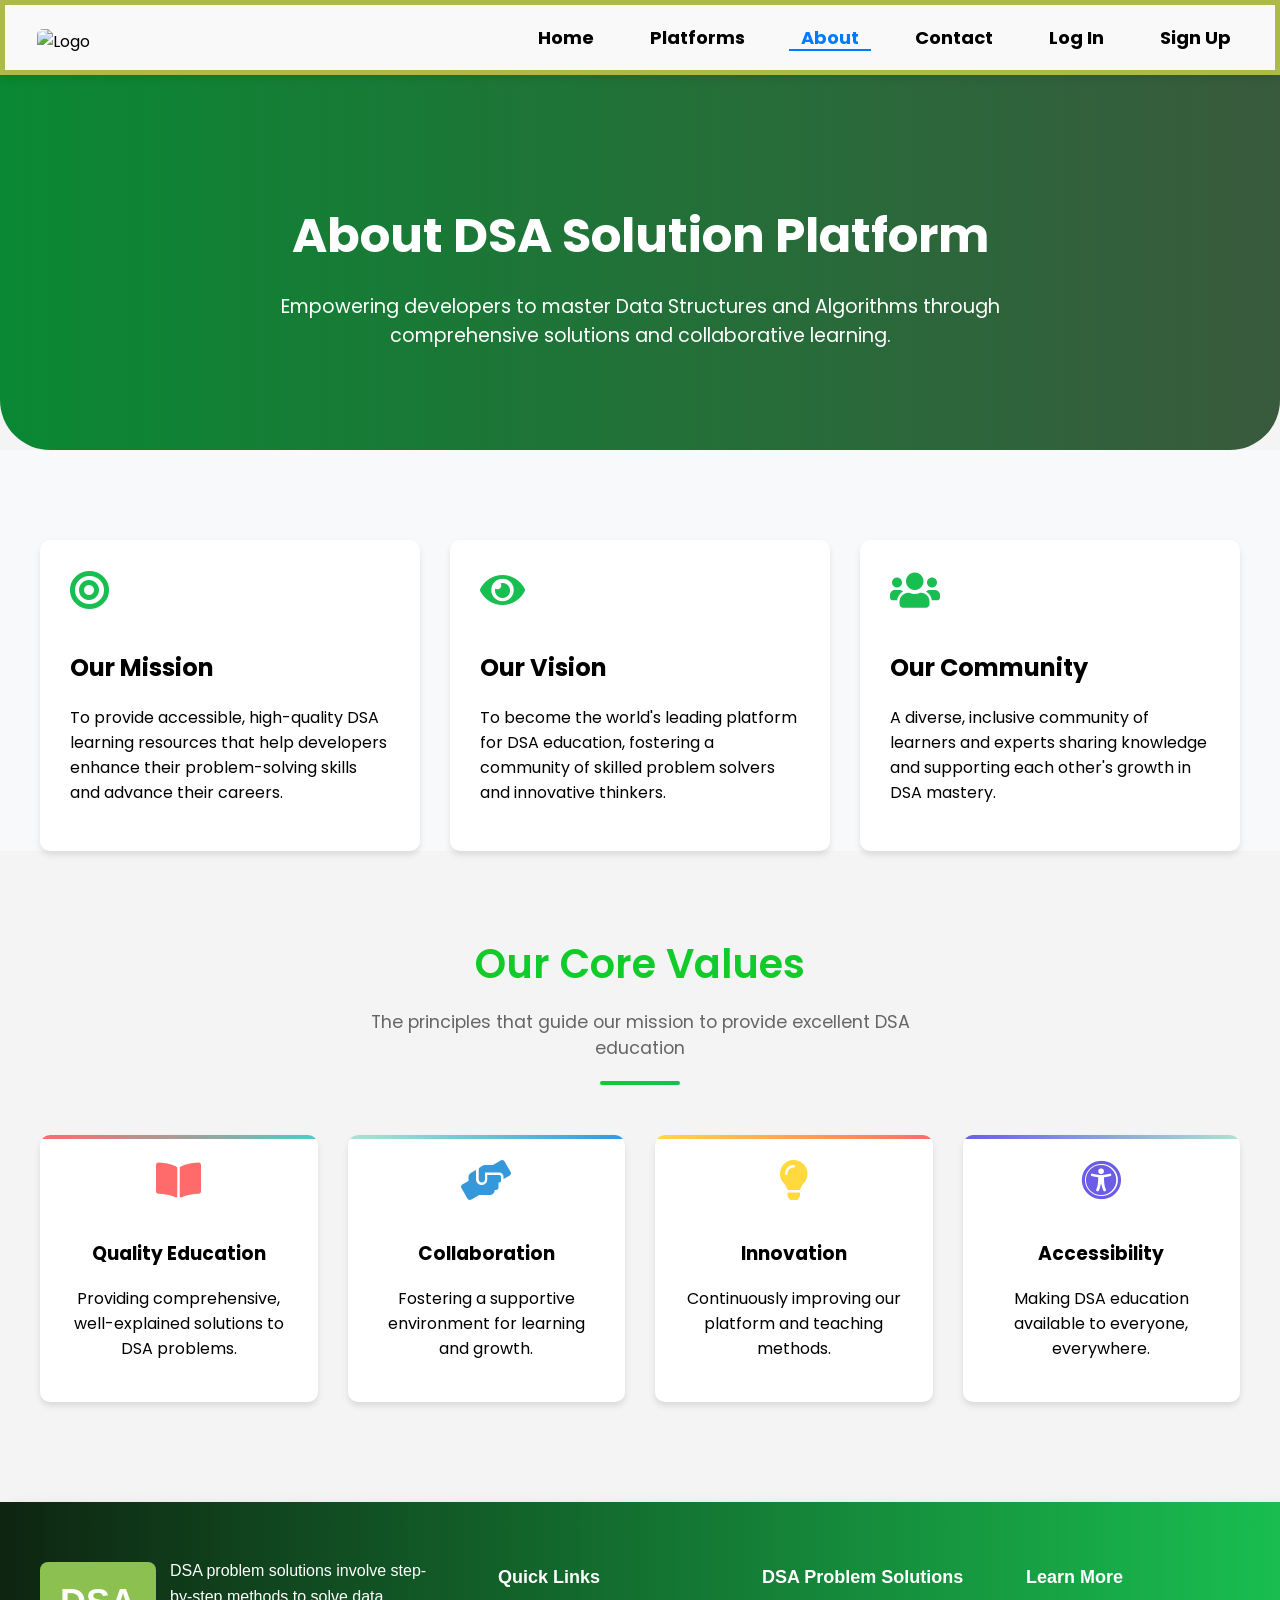
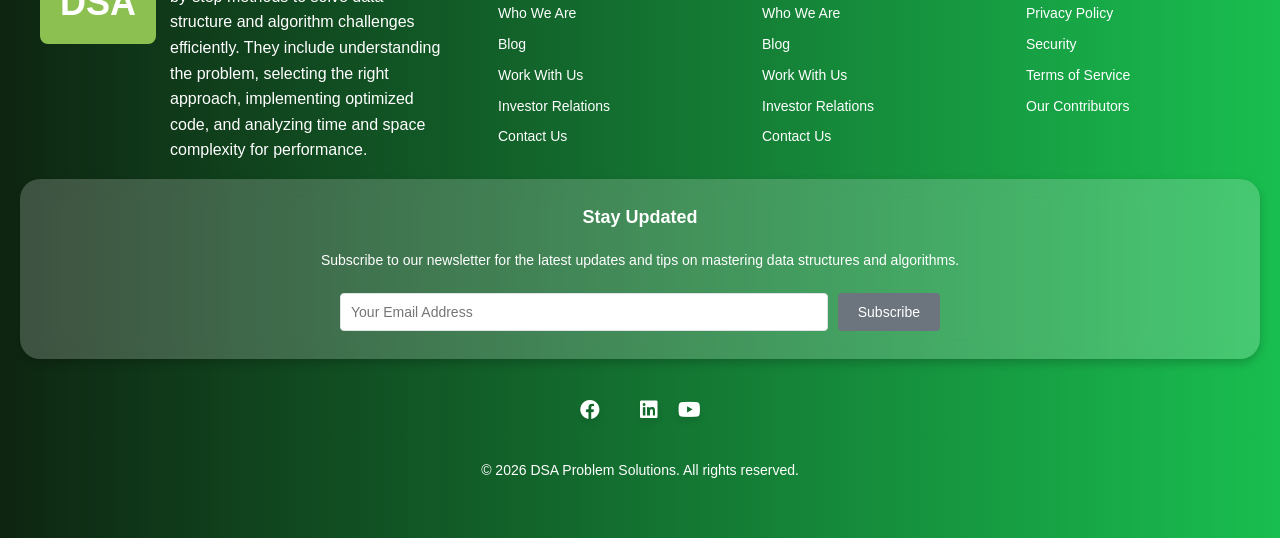
==== about.html @ f96d777c "Merge 08873ac5917227a1f4789fb94741b87ea70bd76d into 7bad0a68daa2c06c9fca1126fc521408b8718bdd" ====
<!DOCTYPE html>
<html lang="en">
  <head>
    <meta charset="UTF-8" />
    <meta name="viewport" content="width=device-width, initial-scale=1.0" />
    <title>About Us - DSA Problem Solutions</title>
    <link
      href="https://fonts.googleapis.com/css2?family=Poppins:wght@400;600&display=swap"
      rel="stylesheet"
    />
    <link
      rel="stylesheet"
      href="https://cdnjs.cloudflare.com/ajax/libs/font-awesome/5.15.4/css/all.min.css"
    />
    <link rel="stylesheet" href="styles.css" />
    <style>
      .about-hero {
        background: linear-gradient(to left, #395a3d, #0a8833);
        color: white;
        padding: 100px 20px;
        text-align: center;
        margin-top: 60px;
        border-bottom-left-radius: 50px; /* Adds a round edge to the top-left */
        border-bottom-right-radius: 50px; /* Adds a round edge to the top-right */
      }

      .about-hero h1 {
        font-size: 3em;
        margin-bottom: 20px;
        animation: fadeInUp 1s ease;
      }

      .about-hero p {
        font-size: 1.2em;
        max-width: 800px;
        margin: 0 auto;
        animation: fadeInUp 1s ease 0.2s;
      }

      .mission-section {
        padding: 90px 20px 0px 20px;
        background: #f8f9fa;
      }

      .mission-container {
        max-width: 1200px;
        margin: 0 auto;
        display: grid;
        grid-template-columns: repeat(auto-fit, minmax(300px, 1fr));
        gap: 30px;
      }

      .mission-card {
        background: white;
        padding: 30px;
        border-radius: 10px;
        box-shadow: 0 4px 6px rgba(0, 0, 0, 0.1);
        transition: transform 0.3s ease;
      }

      .mission-card:hover {
        transform: translateY(-10px);
      }

      .mission-card i {
        font-size: 2.5em;
        color: #19be50;
        margin-bottom: 20px;
      }

      .team-section {
        padding: 80px 20px;
        background: white;
      }

      .team-container {
        max-width: 1200px;
        margin: 0 auto;
        text-align: center;
      }

      .values-section {
        padding: 50px 20px;
      }

      .values-container {
        max-width: 1200px;
        margin: 0 auto;
        display: grid;
        grid-template-columns: repeat(auto-fit, minmax(250px, 1fr));
        gap: 30px;
      }

      .value-card {
        background: white;
        padding: 25px;
        border-radius: 10px;
        text-align: center;
        box-shadow: 0 4px 6px rgba(0, 0, 0, 0.1);
        transition: all 0.3s ease;
        position: relative;
        overflow: hidden;
      }

      .value-card::before {
        content: "";
        position: absolute;
        top: 0;
        left: 0;
        width: 100%;
        height: 4px;
      }

      /* Color combinations for each card */
      .value-card:nth-child(1)::before {
        background: linear-gradient(90deg, #ff6b6b, #4ecdc4);
      }

      .value-card:nth-child(2)::before {
        background: linear-gradient(90deg, #a8e6cf, #3498db);
      }

      .value-card:nth-child(3)::before {
        background: linear-gradient(90deg, #ffd93d, #ff6b6b);
      }

      .value-card:nth-child(4)::before {
        background: linear-gradient(90deg, #6c5ce7, #a8e6cf);
      }

      .value-card i {
        font-size: 2.5em;
        margin-bottom: 20px;
        transition: all 0.3s ease;
      }

      /* Matching icons colors with their respective gradients */
      .value-card:nth-child(1) i {
        color: #ff6b6b;
      }

      .value-card:nth-child(2) i {
        color: #3498db;
      }

      .value-card:nth-child(3) i {
        color: #ffd93d;
      }

      .value-card:nth-child(4) i {
        color: #6c5ce7;
      }

      .value-card:hover {
        transform: scale(1.05);
        box-shadow: 0 8px 12px rgba(0, 0, 0, 0.15);
      }

      .value-card:hover i {
        transform: scale(1.2);
      }

      @keyframes fadeInUp {
        from {
          opacity: 0;
          transform: translateY(20px);
        }

        to {
          opacity: 1;
          transform: translateY(0);
        }
      }

      @media (max-width: 768px) {
        .about-hero h1 {
          font-size: 2em;
        }

        .about-hero p {
          font-size: 1em;
        }

        .mission-container,
        .values-container {
          grid-template-columns: 1fr;
        }
      }

      .section-heading {
        text-align: center;
        margin-bottom: 50px;
        padding: 0 20px;
      }

      .section-heading h2 {
        font-size: 2.5em;
        color: #11cb2a;
        margin-bottom: 15px;
        font-weight: 600;
        position: relative;
      }

      .section-heading h2::after {
        content: "";
        position: absolute;
        left: 40%;
        bottom: 5px;
        width: 0;
        height: 3px;
        background: linear-gradient(to right, #11cb2a, #19be50);
        transition: width 0.3s ease;
      }

      .section-heading h2:hover::after {
        width: 20%;
      }

      .section-heading p {
        color: #666;
        font-size: 1.1em;
        max-width: 600px;
        margin: 0 auto 20px;
      }

      .heading-underline {
        width: 80px;
        height: 4px;
        background: linear-gradient(to right, #11cb2a, #19be50);
        margin: 0 auto;
        border-radius: 2px;
      }

      @media (max-width: 768px) {
        .section-heading h2 {
          font-size: 2em;
        }

        .section-heading p {
          font-size: 1em;
        }
      }
      #cursor {
        height: 20px;
        width: 20px;
        background-color: rgb(125, 239, 11, 0.5);
        border-radius: 50%;
        position: fixed;
        font-size: 7px;
        text-align: center;
        display: flex;
        align-items: center;
        justify-content: center;
        z-index: 1;
        top: -20px;
        left: -11px;
      }
    </style>
  </head>

  <body>
    <div id="cursor"></div>
    <nav class="navbar" style="z-index: 1">
      <div class="logo">
        <img src="img/logo2.png" alt="Logo" />
      </div>
      <button class="mobile-menu-btn">
        <svg
          xmlns="http://www.w3.org/2000/svg"
          width="24"
          height="24"
          viewBox="0 0 24 24"
          fill="none"
          stroke="currentColor"
          stroke-width="2"
          stroke-linecap="round"
          stroke-linejoin="round"
        >
          <line x1="3" y1="12" x2="21" y2="12"></line>
          <line x1="3" y1="6" x2="21" y2="6"></line>
          <line x1="3" y1="18" x2="21" y2="18"></line>
        </svg>
      </button>
      <ul class="nav-links">
        <li><a href="index.html">Home</a></li>
        <li><a href="#platforms">Platforms</a></li>
        <li><a href="about.html" class="active">About</a></li>
        <li><a href="contact.html">Contact</a></li>
        <li><a href="pages/Login.html">Log In</a></li>
        <li><a href="pages/SignUp.html">Sign Up</a></li>
      </ul>
    </nav>

    <section class="about-hero">
      <h1>About DSA Solution Platform</h1>
      <p>
        Empowering developers to master Data Structures and Algorithms through
        comprehensive solutions and collaborative learning.
      </p>
    </section>

    <section class="mission-section">
      <div class="mission-container">
        <div class="mission-card" data-tilt id="aim-card">
          <i class="fas fa-bullseye"></i>
          <h2>Our Mission</h2>
          <p>
            To provide accessible, high-quality DSA learning resources that help
            developers enhance their problem-solving skills and advance their
            careers.
          </p>
        </div>
        <div class="mission-card" data-tilt id="aim-card">
          <i class="fas fa-eye"></i>
          <h2>Our Vision</h2>
          <p>
            To become the world's leading platform for DSA education, fostering
            a community of skilled problem solvers and innovative thinkers.
          </p>
        </div>
        <div class="mission-card" data-tilt id="aim-card">
          <i class="fas fa-users"></i>
          <h2>Our Community</h2>
          <p>
            A diverse, inclusive community of learners and experts sharing
            knowledge and supporting each other's growth in DSA mastery.
          </p>
        </div>
      </div>
    </section>

    <section class="values-section">
      <div class="section-heading">
        <h2>Our Core Values</h2>
        <p>
          The principles that guide our mission to provide excellent DSA
          education
        </p>
        <div class="heading-underline"></div>
      </div>
      <div class="values-container">
        <div class="value-card">
          <i class="fas fa-book-open"></i>
          <h3>Quality Education</h3>
          <p>
            Providing comprehensive, well-explained solutions to DSA problems.
          </p>
        </div>
        <div class="value-card">
          <i class="fas fa-hands-helping"></i>
          <h3>Collaboration</h3>
          <p>Fostering a supportive environment for learning and growth.</p>
        </div>
        <div class="value-card">
          <i class="fas fa-lightbulb"></i>
          <h3>Innovation</h3>
          <p>Continuously improving our platform and teaching methods.</p>
        </div>
        <div class="value-card">
          <i class="fas fa-universal-access"></i>
          <h3>Accessibility</h3>
          <p>Making DSA education available to everyone, everywhere.</p>
        </div>
      </div>
    </section>

    <footer
      style="
        background: linear-gradient(to right, #0e2511, #19be50);
        color: #ffffff;
        padding: 40px 20px;
        font-family: 'Arial', sans-serif;
        overflow: hidden;
        position: relative;
        z-index: 0;
      "
    >
      <!-- Footer Container -->
      <div
        class="footer-container"
        style="
          max-width: 1200px;
          margin: 0 auto;
          display: flex;
          flex-wrap: wrap;
          gap: 40px;
        "
      >
        <!-- Left Section (Logo and Description) -->
        <div
          class="footer-left"
          style="
            flex: 2;
            min-width: 300px;
            min-width: 300px;
            display: flex;
            gap: 30px;
          "
        >
          <!-- Logo -->
          <div
            class="footer-logo"
            style="margin-bottom: 20px; animation: fadeInLeft 1s"
          >
            <div
              style="
                background-color: #8cc152;
                padding: 20px;
                border-radius: 8px;
                display: inline-block;
                cursor: pointer;
              "
              onclick="window.location.href = 'index.html'"
            >
              <h1 style="margin: 0; font-size: 36px; font-weight: bold">DSA</h1>
            </div>
          </div>
          <!-- Description -->
          <p
            style="
              font-size: 16px;
              line-height: 1.6;
              animation: fadeInLeft 1.5s;
            "
          >
            DSA problem solutions involve step-by-step methods to solve data
            structure and algorithm challenges efficiently. They include
            understanding the problem, selecting the right approach,
            implementing optimized code, and analyzing time and space complexity
            for performance.
          </p>
        </div>

        <!-- Quick Links Section -->
        <div class="footer-section services">
          <h2
            style="
              font-size: 18px;
              margin-bottom: 10px;
              transition: color 0.3s ease;
            "
            onmouseover="this.style.color='#e67e22'"
            onmouseout="this.style.color='white'"
          >
            Quick Links
          </h2>
          <ul style="list-style: none; padding: 0">
            <li>
              <a
                href="about.html"
                style="
                  color: white;
                  text-decoration: none;
                  transition: all 0.3s ease;
                "
                onmouseover="this.style.color='black'; this.style.paddingLeft='10px'"
                onmouseout="this.style.color='white'; this.style.paddingLeft='0'"
                >Who We Are</a
              >
            </li>
            <li>
              <a
                href="#"
                style="
                  color: white;
                  text-decoration: none;
                  transition: all 0.3s ease;
                "
                onmouseover="this.style.color='black'; this.style.paddingLeft='10px'"
                onmouseout="this.style.color='white'; this.style.paddingLeft='0'"
                >Blog</a
              >
            </li>
            <li>
              <a
                href="#"
                style="
                  color: white;
                  text-decoration: none;
                  transition: all 0.3s ease;
                "
                onmouseover="this.style.color='black'; this.style.paddingLeft='10px'"
                onmouseout="this.style.color='white'; this.style.paddingLeft='0'"
                >Work With Us</a
              >
            </li>
            <li>
              <a
                href="#"
                style="
                  color: white;
                  text-decoration: none;
                  transition: all 0.3s ease;
                "
                onmouseover="this.style.color='black'; this.style.paddingLeft='10px'"
                onmouseout="this.style.color='white'; this.style.paddingLeft='0'"
                >Investor Relations</a
              >
            </li>
            <li>
              <a
                href="#"
                style="
                  color: white;
                  text-decoration: none;
                  transition: all 0.3s ease;
                "
                onmouseover="this.style.color='black'; this.style.paddingLeft='10px'"
                onmouseout="this.style.color='white'; this.style.paddingLeft='0'"
                >Contact Us</a
              >
            </li>
          </ul>
        </div>
        <div class="footer-section services">
          <h2
            style="
              font-size: 18px;
              margin-bottom: 10px;
              transition: color 0.3s ease;
            "
            onmouseover="this.style.color='#e67e22'"
            onmouseout="this.style.color='white'"
          >
            DSA Problem Solutions
          </h2>
          <ul style="list-style: none; padding: 0">
            <li>
              <a
                href="about.html"
                style="
                  color: white;
                  text-decoration: none;
                  transition: all 0.3s ease;
                "
                onmouseover="this.style.color='black'; this.style.paddingLeft='10px'"
                onmouseout="this.style.color='white'; this.style.paddingLeft='0'"
                >Who We Are</a
              >
            </li>
            <li>
              <a
                href="#"
                style="
                  color: white;
                  text-decoration: none;
                  transition: all 0.3s ease;
                "
                onmouseover="this.style.color='black'; this.style.paddingLeft='10px'"
                onmouseout="this.style.color='white'; this.style.paddingLeft='0'"
                >Blog</a
              >
            </li>
            <li>
              <a
                href="#"
                style="
                  color: white;
                  text-decoration: none;
                  transition: all 0.3s ease;
                "
                onmouseover="this.style.color='black'; this.style.paddingLeft='10px'"
                onmouseout="this.style.color='white'; this.style.paddingLeft='0'"
                >Work With Us</a
              >
            </li>
            <li>
              <a
                href="#"
                style="
                  color: white;
                  text-decoration: none;
                  transition: all 0.3s ease;
                "
                onmouseover="this.style.color='black'; this.style.paddingLeft='10px'"
                onmouseout="this.style.color='white'; this.style.paddingLeft='0'"
                >Investor Relations</a
              >
            </li>
            <li>
              <a
                href="contact.html"
                style="
                  color: white;
                  text-decoration: none;
                  transition: all 0.3s ease;
                "
                onmouseover="this.style.color='black'; this.style.paddingLeft='10px'"
                onmouseout="this.style.color='white'; this.style.paddingLeft='0'"
                >Contact Us</a
              >
            </li>
          </ul>
        </div>

        <!-- Learn More Section -->
        <div class="footer-section services">
          <h2
            style="
              position: relative;
              z-index: 1;
              font-size: 18px;
              margin-bottom: 10px;
              transition: color 0.3s ease;
            "
            onmouseover="this.style.color='#e67e22'"
            onmouseout="this.style.color='white'"
          >
            Learn More
          </h2>
          <ul style="list-style: none; padding: 0">
            <li>
              <a
                href="privacy.html"
                style="
                  color: white;
                  text-decoration: none;
                  transition: all 0.3s ease;
                "
                onmouseover="this.style.color='black'; this.style.paddingLeft='10px'"
                onmouseout="this.style.color='white'; this.style.paddingLeft='0'"
                >Privacy Policy</a
              >
            </li>
            <li>
              <a
                href="security.html"
                style="
                  color: white;
                  text-decoration: none;
                  transition: all 0.3s ease;
                "
                onmouseover="this.style.color='black'; this.style.paddingLeft='10px'"
                onmouseout="this.style.color='white'; this.style.paddingLeft='0'"
                >Security</a
              >
            </li>
            <li>
              <a
                href="terms.html"
                style="
                  color: white;
                  text-decoration: none;
                  transition: all 0.3s ease;
                "
                onmouseover="this.style.color='black'; this.style.paddingLeft='10px'"
                onmouseout="this.style.color='white'; this.style.paddingLeft='0'"
                >Terms of Service</a
              >
            </li>
            <li>
              <a
                href="contributors.html"
                style="
                  color: white;
                  text-decoration: none;
                  transition: all 0.3s ease;
                "
                onmouseover="this.style.color='black'; this.style.paddingLeft='10px'"
                onmouseout="this.style.color='white'; this.style.paddingLeft='0'"
                >Our Contributors</a
              >
            </li>
          </ul>
        </div>
      </div>

      <!-- Stay Updated Section -->
      <div
        class="footer-section.newsletter"
        style="
          background: rgba(255, 255, 255, 0.2);
          border-radius: 20px;
          backdrop-filter: blur(10px);
          padding: 10px;
          box-shadow: 0 4px 10px rgba(0, 0, 0, 0.2);
          transition: transform 0.3s ease, box-shadow 0.3s ease;
          height: 10rem;
        "
      >
        <h3
          style="
            font-size: 18px;
            margin-bottom: 20px;
            text-align: center;
            color: #ffffff;
          "
        >
          Stay Updated
        </h3>
        <p
          style="
            text-align: center;
            font-size: 14px;
            line-height: 1.8;
            margin-bottom: 20px;
          "
        >
          Subscribe to our newsletter for the latest updates and tips on
          mastering data structures and algorithms.
        </p>
        <form
          action="#"
          method="POST"
          style="max-width: 600px; margin: 0 auto; display: flex; gap: 10px"
        >
          <input
            type="email"
            placeholder="Your Email Address"
            required
            style="
              flex: 1;
              padding: 10px;
              font-size: 14px;
              border: 1px solid #dee2e6;
              border-radius: 4px;
            "
          />
          <button
            type="submit"
            style="
              padding: 10px 20px;
              font-size: 14px;
              background-color: #6c757d;
              color: #ffffff;
              border: none;
              border-radius: 4px;
              cursor: pointer;
              transition: background-color 0.3s;
            "
          >
            Subscribe
          </button>
        </form>
      </div>

      <!-- Social Links -->
      <div
        class="social-links"
        style="text-align: center; margin-top: 40px; animation: fadeInUp 2.5s"
      >
        <ul
          style="
            margin: auto;
            list-style: none;
            padding: 0;
            display: flex;
            justify-content: center;
            gap: 20px;
          "
        >
          <li>
            <a
              href="#"
              style="color: #ffffff; font-size: 20px; transition: color 0.3s"
              onmouseover="this.style.color='#8cc152';"
              onmouseout="this.style.color='#ffffff';"
              ><i class="fab fa-facebook"></i
            ></a>
          </li>
          <li>
            <a
              href="#"
              style="color: #ffffff; font-size: 20px; transition: color 0.3s"
              onmouseover="this.style.color='#8cc152';"
              onmouseout="this.style.color='#ffffff';"
              ><i class="fa-brands fa-x-twitter"></i
            ></a>
          </li>
          <li>
            <a
              href="#"
              style="color: #ffffff; font-size: 20px; transition: color 0.3s"
              onmouseover="this.style.color='#8cc152';"
              onmouseout="this.style.color='#ffffff';"
              ><i class="fab fa-linkedin"></i
            ></a>
          </li>
          <li>
            <a
              href="#"
              style="color: #ffffff; font-size: 20px; transition: color 0.3s"
              onmouseover="this.style.color='#8cc152';"
              onmouseout="this.style.color='#ffffff';"
              ><i class="fab fa-youtube"></i
            ></a>
          </li>
        </ul>
      </div>

      <!-- Footer Bottom -->
      <div
        class="footer-bottom"
        style="
          text-align: center;
          margin-top: 20px;
          padding-top: 20px;
          background: none;
          color: #ffffff;
          animation: fadeInUp 3s;
        "
      >
        <p style="margin: 0; font-size: 14px">
          &copy; <span id="currentYear"></span> DSA Problem Solutions. All
          rights reserved.
        </p>
      </div>
    </footer>
    <script
      src="https://cdnjs.cloudflare.com/ajax/libs/gsap/3.12.5/gsap.min.js"
      integrity="sha512-7eHRwcbYkK4d9g/6tD/mhkf++eoTHwpNM9woBxtPUBWm67zeAfFC+HrdoE2GanKeocly/VxeLvIqwvCdk7qScg=="
      crossorigin="anonymous"
      referrerpolicy="no-referrer"
    ></script>
    <script
      src="https://cdnjs.cloudflare.com/ajax/libs/gsap/3.12.5/ScrollTrigger.min.js"
      integrity="sha512-onMTRKJBKz8M1TnqqDuGBlowlH0ohFzMXYRNebz+yOcc5TQr/zAKsthzhuv0hiyUKEiQEQXEynnXCvNTOk50dg=="
      crossorigin="anonymous"
      referrerpolicy="no-referrer"
    ></script>
    <script src="about.js"></script>
    <script src="script.js"></script>
    <script>
      // Set the current year dynamically
      document.getElementById("currentYear").textContent =
        new Date().getFullYear();
    </script>

    <script src="https://cdnjs.cloudflare.com/ajax/libs/vanilla-tilt/1.7.0/vanilla-tilt.min.js"></script>
    <script>
      // Initialize tilt effect on mission cards
      VanillaTilt.init(document.querySelectorAll(".mission-card"), {
        max: 15,
        speed: 400,
        glare: true,
        "max-glare": 0.2,
      });

      // Mobile menu toggle
      document
        .querySelector(".mobile-menu-btn")
        .addEventListener("click", function () {
          document.querySelector(".nav-links").classList.toggle("active");
        });
    </script>
  </body>
</html>
---- styles.css ----
@import url('https://fonts.googleapis.com/css2?family=Outfit:wght@100..900&family=Roboto:ital,wght@0,100;0,300;0,400;0,500;0,700;0,900;1,100;1,300;1,400;1,500;1,700;1,900&display=swap');

body {
  margin: 0;
  padding: 0;
  font-family: 'Poppins', sans-serif;
  background-color: #f4f4f4;
}
/* Navbar Styles */
.navbar {
  background: rgb(250, 249, 249);
  padding: 1rem 2rem;
  position: fixed;
  top: 0;
  left: 0;
  right: 0;
  display: flex;
  justify-content: space-between;
  align-items: center;
  box-shadow: 0 2px 10px rgba(0, 0, 0, 0.1);
  z-index: 1000;
  backdrop-filter: blur(10px);
  /* border-radius: 5px; */
  border: 5px rgb(173, 186, 74) solid;
}

/* .logo {
  display: flex;
  align-items: center;
} */

.logo img {
  height: 40px;
  width: 5rem;
  transition: transform 0.3s ease;
  border-radius: 6px;
}

.logo img:hover {
  transform: scale(1.05);
}

.logo{
  padding-top: 8px;
}
.nav-links {
  display: flex;
  gap: 2rem;
  list-style: none;
  margin: 0;
  padding: 0;
}

.nav-links li {
  position: relative;
}

.nav-links li a {
  color: #000;
  font-weight: bold;
  text-decoration: none;
  padding: 8px 12px;
  transition: background-color 0.3s ease-in-out;
  font-size: 18px;
}



.nav-links a:hover {
  color: #007bff;
}

/* Underline animation for nav links */
.nav-links a::after {
  content: '';
  position: absolute;
  width: 0;
  height: 2px;
  bottom: 0;
  left: 0;
  background-color: #007bff;
  transition: width 0.3s ease;
}

.nav-links a:hover::after {
  width: 100%;
}

/* Active link style */
.nav-links a.active {
  color: #007bff;
}

.nav-links a.active::after {
  width: 100%;
}

/* Mobile menu button - Hidden by default */
.mobile-menu-btn {
  color:#000;
  display: none;
  background: none;
  border: none;
  padding: 0.5rem;
  cursor: pointer;
}

/* Hero Section Styles */
.hero-section {
  display: flex;
  align-items: center;
  justify-content: space-between;
  padding: 2.5rem;
  /* margin: -20px; */
  background: linear-gradient(to right, #11cb2a, #19be50);
  color: white;
  font-family: 'Roboto', sans-serif;
}

.hero-content {
  max-width: 70%;
  /* margin-left: -3rem; */
  display: flex;
  flex-direction: column;
  justify-content: center;
  align-items: center;
}

.hero-title {
  font-size: 3rem;
  font-weight: 700;
  margin-bottom: 1.5rem;
}

.hero-subtitle {
  font-size: 1.5rem;
  width: 70%;
  margin-bottom: 30px;

}

.hero-buttons {
  /* margin-left: 4rem; */
  display: flex;
  flex-wrap: wrap;
  gap: 15px;
  justify-content:center;
}


.platform-btn {
width: max-content;
  background-color: #fff;
  color: #2575fc;
  padding: 10px 20px;
  font-size: 1rem;
  font-weight: 600;
  border: none;
  border-radius: 5px;
  cursor: pointer;
  transition: transform 0.3s ease, background-color 0.3s ease;
}

.platform-btn:hover {
  transform: scale(1.1);
  background-color: #6a11cb;
  color: #fff;
}

.hero-image img {
  max-width: 500px;
  height: auto;
  border-radius: 20px;
}


.footer-title{
  margin: 40px; text-align: justify;
}

.footer-logo{
  width: 100px;
        margin-top: 20px;
}

.follow-us{
  font-size: 18px; margin-bottom: 10px; transition: color 0.3s ease;
}

.services{
flex: 1; 
       min-width: 150px;
        margin: 10px;
}

/* Responsive Design */
@media (max-width: 768px) {
  .navbar {
      padding: 1rem;
  }

  .mobile-menu-btn {
      display: block;
  }

  .nav-links {
      display: none; /* Hide by default on mobile */
      position: absolute;
      top: 100%;
      left: 0;
      right: 0;
      background: rgba(255, 255, 255, 0.98);
      flex-direction: column;
      padding: 1rem;
      gap: 1rem;
      box-shadow: 0 2px 10px rgba(0, 0, 0, 0.1);
  }

  /* Show menu when active */
  .nav-links.active {
      display: flex;
  }

  .nav-links li {
      width: 100%;
      text-align: center;
  }

  .nav-links a {
      display: block;
      padding: 0.75rem 0;
  }

  .nav-links a::after {
      display: none; /* Remove hover animation on mobile */
  }
}

/* Dark mode support */
@media (prefers-color-scheme: dark) {
  
  .nav-links a {
      color: #e5e7eb;
  }

  .nav-links a:hover {
      color: #60a5fa;
  }

  .nav-links a::after {
      background-color: #60a5fa;
  }

  @media (max-width: 768px) {
      .nav-links {
          background: rgba(174, 237, 158, 0.98);
      }
  }
}


html {
  scroll-behavior: smooth;
}


:target {
  scroll-margin-top: 80px;
}
/* Responsive Design */
@media screen and (max-width: 768px) {
  .nav-links {
    flex-direction: column;
    align-items: center;
  }

  .nav-links li {
    width: 100%;
  }

  .nav-links li a {
    text-align: center;
  }

  .social-icons{
    display: flex;justify-content: center;
    align-items: center;
  }

  .follow-us{
    text-align: center;
  }
}

.content-wrapper {
  height: 100%;
  width: 100%;
}
header {
  top: 9px;
  position: relative;
  /* z-index: 1; */
  text-align: center;
  padding: 40px 0;
  background-color: #333;
  color: #fff;
  width: 100%;
  box-sizing: border-box;
  margin: 0; 
}
header h1 {
  margin: 0;
  font-size: 2.5em;
}
header p {
  margin: 10px 0 0;
  font-size: 1.2em;
}
.container {
  display: flex;
  justify-content: center;
  align-items: center;
  flex-wrap: wrap;
  gap: 20px;
  margin-top:2.8rem;
  width: 100%;
}

.platform-card {
  background-color: #fff;
  border-radius: 16px; 
  box-shadow: 0 6px 14px rgba(0, 0, 0, 0.15); 
  margin: 10px;
  padding: 30px; 
  text-align: center;
  flex: 1 1 calc(33.33% - 40px);
  max-width: 360px;
  transition: transform 0.3s, box-shadow 0.3s;
}

.platform-card:hover {
  transform: translateY(-10px);
  box-shadow: 0 10px 24px rgba(0, 0, 0, 0.2); 
}

.platform-card img {
  width: 100px; 
  height: 100px; 
  margin-bottom: 15px;
  object-fit: contain; 
  border-radius: 10px; 
  border: none; 
  outline: none;
  box-shadow: none; 
}

.platform-card h2 {
  margin: 15px 0;
  font-size: 1.6em;
  color: #333;
}

.platform-card a {
  display: inline-block;
  margin-top: 15px;
  padding: 12px 25px;
  background-color: #2acb1e;
  color: #fff;
  text-decoration: none;
  border-radius: 8px; 
  transition: background-color 0.3s;
}

.platform-card a:hover {
  background-color: #555;
}


/* Scroll to Top Button */
#scrollToTopBtn {
  display: none;
  position: fixed;
  bottom: 85px;
  right: 40px;
  height: 50px;
  width: 50px;
  background-color: rgb(80, 183, 218);
  color: white;
  border: none;
  border-radius: 50%;
  padding: 10px;
  cursor: pointer;
  font-size: 15px;
}

#scrollToTopBtn:hover {
  background-color: rgb(80, 183, 218);
}
footer {
  background-color: #ffffff;
  padding: 40px 0;
  color: #ffffff;
  box-shadow: 12px 6px 14px rgba(0, 0, 0, 0.15);
  font-family: "Outfit", serif;
  font-weight:300;
  margin-top: 50px;
}

.footer-content {
  display: grid;
  grid-template-columns: repeat(auto-fit, minmax(200px, 1fr));
  gap: 20px;
  max-width: 1200px;
  margin: auto;
  padding: 20px;
}

.footer-section {
  flex: 1; min-width: 150px; margin: 10px;
}
.about{
  flex: 2; min-width: 300px; display: flex; align-items:flex-start; margin: 10px; transition: transform 0.3s ease-in-out;
}

.footer-section h2 {
  font-size: 18px;
  font-weight: bold;
  margin-bottom: 20px;
}

.footer-section ul {
  list-style: none;
  padding: 0;
}

.footer-section ul li {
  margin-bottom: 10px;
}

.footer-section ul li a {
  text-decoration: none;
  color: #6c757d;
  font-size: 14px;
}

.footer-section ul li a:hover {
  color: #000;
}

.social-icons {
  display: flex;
  gap: 10px;
}

.social-icons li {
  list-style: none;
}

.social-icons li a {
  font-size: 20px;
  color: #6c757d;
}

.footer-section.newsletter {
  background: rgba(255, 255, 255, 0.2); /* Semi-transparent white background */
  border-radius: 20px; /* Makes all corners rounded */
  backdrop-filter: blur(10px); /* Creates the glass effect with a blur */
  padding: 20px; /* Adds spacing inside the section */
  box-shadow: 0 4px 10px rgba(0, 0, 0, 0.2); /* Adds a subtle shadow for depth */
  transition: transform 0.3s ease, box-shadow 0.3s ease; /* Adds hover animations */
}

.footer-section.newsletter:hover {
  transform: translateY(-5px); /* Moves the section slightly up on hover */
  box-shadow: 0 6px 15px rgba(0, 0, 0, 0.3); /* Enhances the shadow on hover */
}


.footer-section.newsletter h2 {
  font-size: 22px;
  color: #ea0202;
  margin-bottom: 15px;
}

.footer-section.newsletter p {
  font-size: 14px;
  color: #130111;
  margin-bottom: 20px;
}

.footer-section.newsletter .newsletter-form {
  display: flex;
  justify-content: center;
  gap: 10px;
  align-items: center;
}

.footer-section.newsletter .newsletter-form input {
  padding: 10px;
  font-size: 14px;
  width: 250px;
  border: 2px solid #ddd;
  border-radius: 4px;
  transition: border-color 0.3s ease;
}

.footer-section.newsletter .newsletter-form input:focus {
  border-color: #ff5722;
  outline: none;
}

.footer-section.newsletter .subscribe-btn {
  background: linear-gradient(90deg, #ff5722, #ff0000); 
  color: #fff;
  padding: 10px 20px;
  font-size: 14px;
  border: none;
  border-radius: 4px;
  cursor: pointer;
  transition: background 0.3s ease, transform 0.3s ease;
}

.footer-section.newsletter .subscribe-btn:hover {
  background: linear-gradient(90deg, #ff0000, #ff5722); 
  transform: translateY(-3px); 
}

.footer-bottom {
  text-align: center;
  padding: 20px 0;
  background-color: #e9ecef;
  font-size: 14px;
  position: relative;
  bottom: 0;
}

@media(max-width:1025px) {
  .footer-section p {
    margin: 12px
  }

  .footer-logo{
    width: 65px;
    margin-top: 17px;
  }
}

@media (max-width:426px) {
  .services{
    margin-left: 34px;
  }
}

@media (max-width:376px) {
  .services{
  text-align: center;
  margin-bottom: 0;
  }

  .learn-more{
    text-align: center;
    margin-top: 0;
  }
}

@media(max-width: 321px) {
  .footer-section{
    width: 290px;
    margin: 0;
  }

  .nav-links li a {
    color: white;
  }
}

/* Footer Animations */
@keyframes fadeIn {
  from {
    opacity: 0;
    transform: translateY(10px);
  }
  to {
    opacity: 1;
    transform: translateY(0);
  }
}

@keyframes fadeInLeft {
  from {
    opacity: 0;
    transform: translateX(-20px);
  }
  to {
    opacity: 1;
    transform: translateX(0);
  }
}

@keyframes fadeInUp {
  from {
    opacity: 0;
    transform: translateY(20px);
  }
  to {
    opacity: 1;
    transform: translateY(0);
  }
}

#cursor{
  height: 20px;
    width:20px;
    background-color: rgb(125, 239, 11,0.5);
    border-radius: 50%;
    position: fixed;
    font-size: 7px;
    text-align: center;
    display: flex;
    align-items: center;
    justify-content: center;
    z-index: 10;
}


/* ========================
   Footer Section
   ======================== */
.main-footer {
  background-color: linear-gradient(to right, #11cb2a, #19be50);;
  padding: 4rem 5%;
  color: #333;
  font-family: 'Arial', sans-serif;
  border-top: 3px solid #E5A186;
   border-top-left-radius: 50px;
   border-top-right-radius: 50px;
}

.footer-content {
  display: grid;
  grid-template-columns: repeat(auto-fit, minmax(250px, 1fr));
  gap: 2rem;
  margin-bottom: 2rem;
}

.footer-section h3 {
  font-size: 2rem;
  margin-bottom: 1rem;
  color: #000;
}

.footer-section h4 {
  font-size: 1.2rem;
  margin-bottom: 1rem;
  color: #000;
}

.footer-section p {
  line-height: 1.6;
  margin-bottom: 1rem;
  letter-spacing: 0.2px;
}

.footer-section ul {
  list-style: none;
  padding: 0;
}

.footer-section ul li {
  margin-bottom: 0.8rem;
}

.footer-section ul li a {
  color: #333;
  text-decoration: none;
  transition: color 0.3s ease;
}

.footer-section ul li a:hover {
  color: #E5A186;
}

.social-links {
  display: flex;
  justify-content: flex-start;
  align-items: center;
  gap: 20px;
  margin-top: 1rem;
}

.social-links a {
  color: #f7f5f5;
  font-size: 1.5rem;
  text-shadow: 0 4px 6px rgba(0, 0, 0, 0.1);
  transition: all 0.3s ease;
}

.social-links a[aria-label="Facebook"]:hover {
  color: #3b5998;
  text-shadow: 0 6px 10px rgba(0, 0, 0, 0.2);
}

.social-links a[aria-label="Twitter"]:hover {
  color: #1da1f2;
  text-shadow: 0 6px 10px rgba(0, 0, 0, 0.2);
=======
footer form input {
  flex: 1;
  padding: 10px;
  font-size: 14px;
  border: 1px solid #dee2e6;
  border-radius: 4px;
  background-color: #ffffff;
  transition: all 0.4s ease;
  outline: none;
  position: relative;
}

footer form input:hover {
  border-color: #6c757d;
  background-color: #f1f1f1;
  box-shadow: 0 4px 12px rgba(108, 117, 125, 0.2);
  transform: translateY(-2px) scale(1.02);
}

footer form input:focus {
  border-color: #495057;
  background-color: #ffffff;
  box-shadow: 0 6px 15px rgba(73, 80, 87, 0.3);
  transform: translateY(-3px) scale(1.03);
}

footer form input:active {
  border-color: #343a40;
  background-color: #e9ecef;
  box-shadow: 0 2px 8px rgba(52, 58, 64, 0.2);
  transform: translateY(0) scale(1);
}

footer form button {
  padding: 10px 20px;
  font-size: 14px;
  font-weight: bold;
  background-color: #6c757d;
  color: #ffffff;
  border: none;
  border-radius: 4px;
  cursor: pointer;
  transition: all 0.4s ease, box-shadow 0.4s ease;
  position: relative;
  overflow: hidden;
}

footer form button:hover {
  background-color: #495057;
  transform: translateY(-2px) scale(1.05);
  box-shadow: 0 6px 15px rgba(73, 80, 87, 0.3);
}

footer form button:active {
  background-color: #343a40;
  transform: translateY(0) scale(0.98);
  box-shadow: 0 2px 8px rgba(52, 58, 64, 0.2);
}

footer form button::before {
  content: "";
  position: absolute;
  top: 0;
  left: -100%;
  width: 100%;
  height: 100%;
  background: rgba(255, 255, 255, 0.2);
  transition: all 0.4s ease;
  z-index: 1;
}

footer form button:hover::before {
  left: 100%;
}

footer form button span {
  position: relative;
  z-index: 2;
}

.social-links a[aria-label="Instagram"]:hover {
  color: #e4405f;
  text-shadow: 0 6px 10px rgba(0, 0, 0, 0.2);
}

.social-links a[aria-label="YouTube"]:hover {
  color: #ff0000;
  text-shadow: 0 6px 10px rgba(0, 0, 0, 0.2);
}

.social-links a[aria-label="Linkedin"]:hover {
  color: #0077b5;
  text-shadow: 0 6px 10px rgba(0, 0, 0, 0.2);
}

.contact-info li {
  display: flex;
  align-items: center;
  transition: all 0.3s ease;
  gap: 0.6rem;
}

.contact-info li span {
  margin-left: 0.3rem;
  transition: all 0.3s ease;
}

.contact-info li span:hover {
  color: #E5A186;
}

.footer-bottom {
  text-align: center;
  margin-top: 20px;
  padding-top: 20px;
  font-size: 14px;
}

#cursor{
  height: 20px;
    width:20px;
    background-color: rgb(125, 239, 11,0.5);
    border-radius: 50%;
    position: fixed;
    font-size: 7px;
    text-align: center;
    display: flex;
    align-items: center;
    justify-content: center;
    z-index: 10;
}
/* Help Options Section - Boxes */
.help-options {
    padding: 1px 40px 44px;
    background-color: #ffffff;
    margin: 20px auto 50px;
    width: 88%;
    box-shadow: 0 4px 8px rgba(0, 0, 0, 0.1);
    border-radius: 10px;

}

.help-options h3 {
    text-align: center;
    color: #333;
    margin-bottom: 20px;
    font-size: 1.8em;
}

.main-footer .footer-content {
  display: flex;
  justify-content: space-between;
  align-items: flex-start;
  flex-wrap: wrap;
}

.main-footer .footer-section {
  flex: 1 1 18%; /* This ensures each section takes up an equal width, you can adjust percentage as needed */
  padding: 10px;
}

.main-footer .footer-section h4 {
  margin-bottom: 10px;
}

.main-footer .footer-section ul,
.main-footer .footer-section form {
  margin: 0;
  padding: 0;
  list-style: none;
}

.main-footer .footer-section form input {
  margin-right: 10px;
}

h4 {
  position: relative; /* Add relative positioning to the <h3> element */
}

.underline {
  width: 45%; /* Adjusted to make the red line shorter */
  height: 3px;
  background: #767676;
  border-radius: 3px;
  position: absolute;
  bottom: -8px; /* Adjusted to position the underline correctly below the text */
  left: 10%; /* Centers the underline horizontally */
  transform: translateX(-20%); /* This ensures that the underline is centered */
  overflow: hidden;
}

.underline span {
  width: 15px;
  height: 100%;
  background: #fff;
  border-radius: 3px;
  position: absolute;
  top: 0;
  left: -15px; /* Starting off-screen to the left */
  animation: moving 2s linear infinite;
}

@keyframes moving {
  0% {
    left: -20px; /* Start animation off-screen */
  }
  100% {
    left: 100%; /* Move the span across to the right */
  }
}

#scrollButton {
  position: fixed;
  bottom: 120px;
  right: 32px;
  background-color: #007bff;
  color: white;
  border: none;
  border-radius: 50%;
  width: 50px;
  height: 50px;
  display: flex;
  justify-content: center;
  align-items: center;
  cursor: pointer;
  box-shadow: 0 4px 6px rgba(0, 0, 0, 0.1);
  opacity: 0;
  z-index: 1000;
  visibility: hidden;
  transition: all 0.3s ease-in-out;
}

#scrollButton:hover {
  background-color: #218838;
  transform: scale(1.1);
}

#scrollButton i {
  font-size: 20px;
}

#scrollButton.show {
  opacity: 1;
  visibility: visible;
}
=======
.help-box:hover {
    transform: translateY(-5px);
    box-shadow: 0 8px 12px rgba(0, 0, 0, 0.2);
    background-color: #eaf3ff;
}
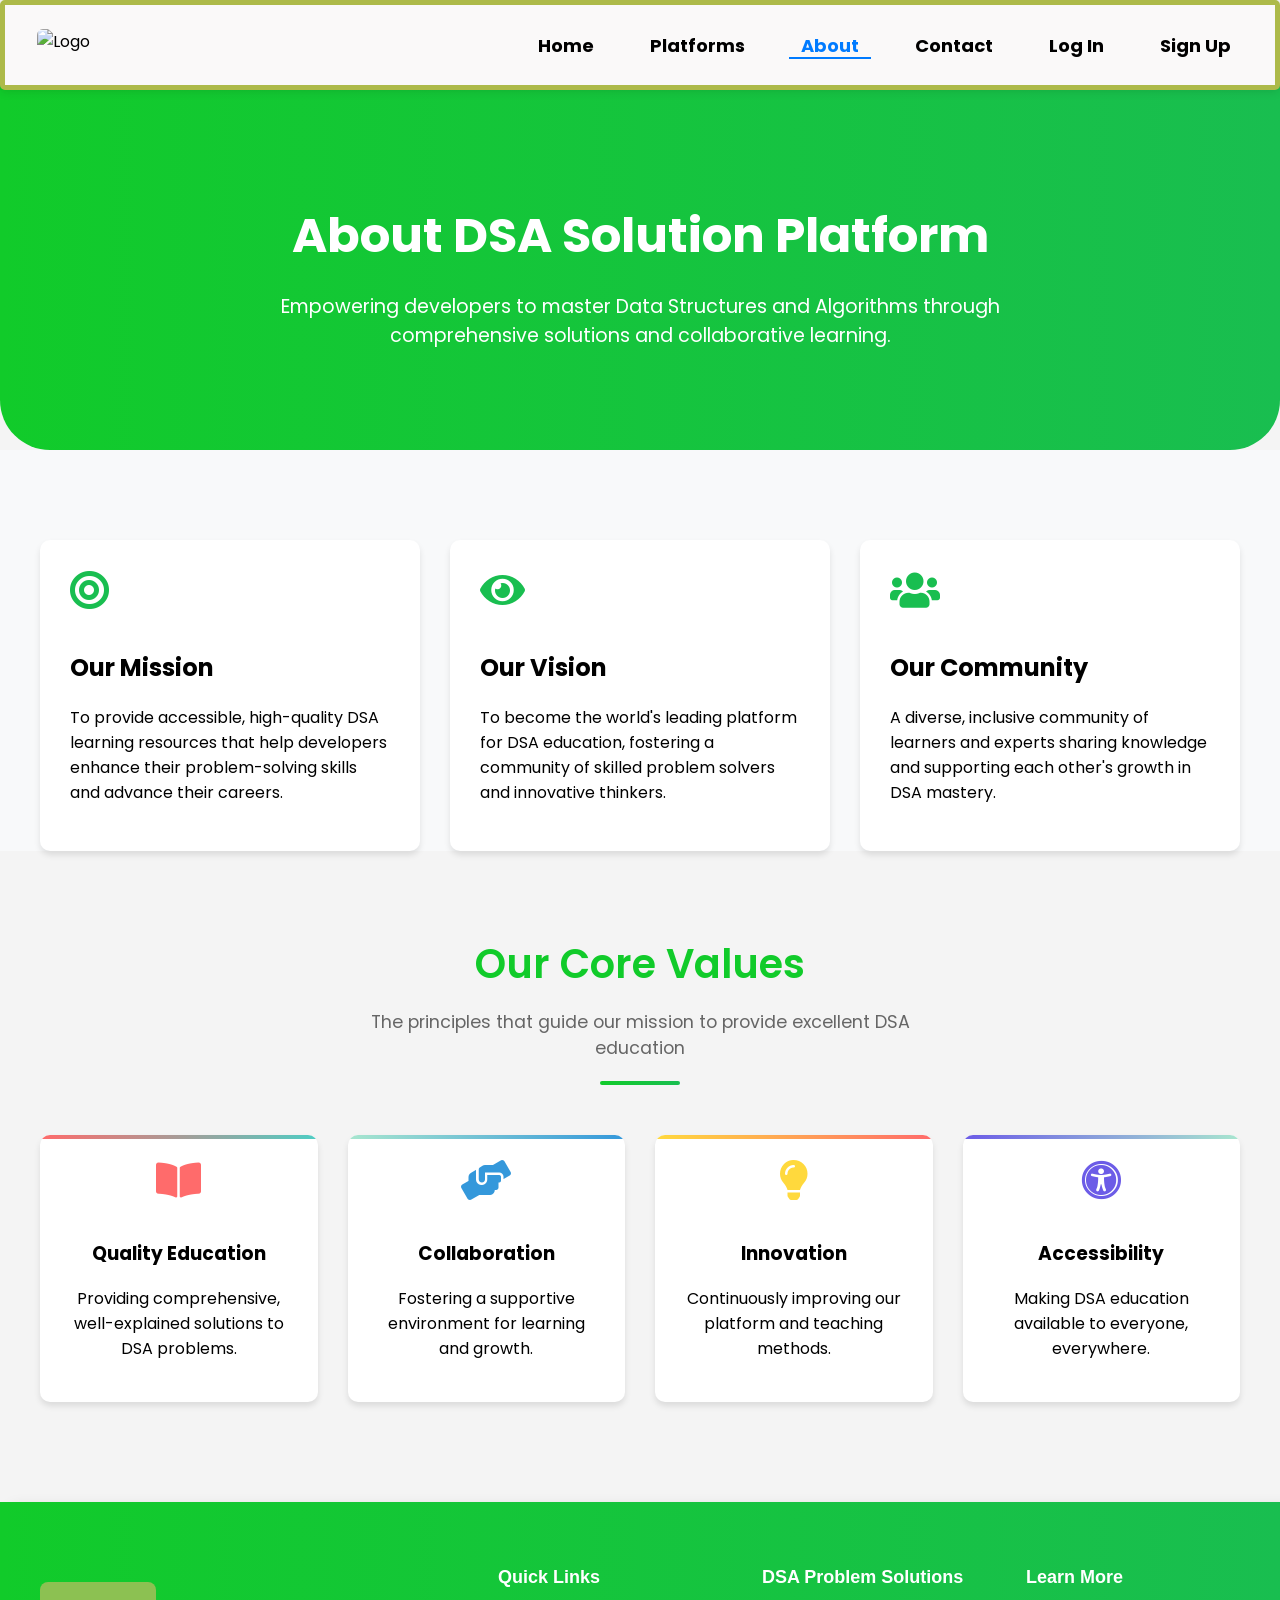
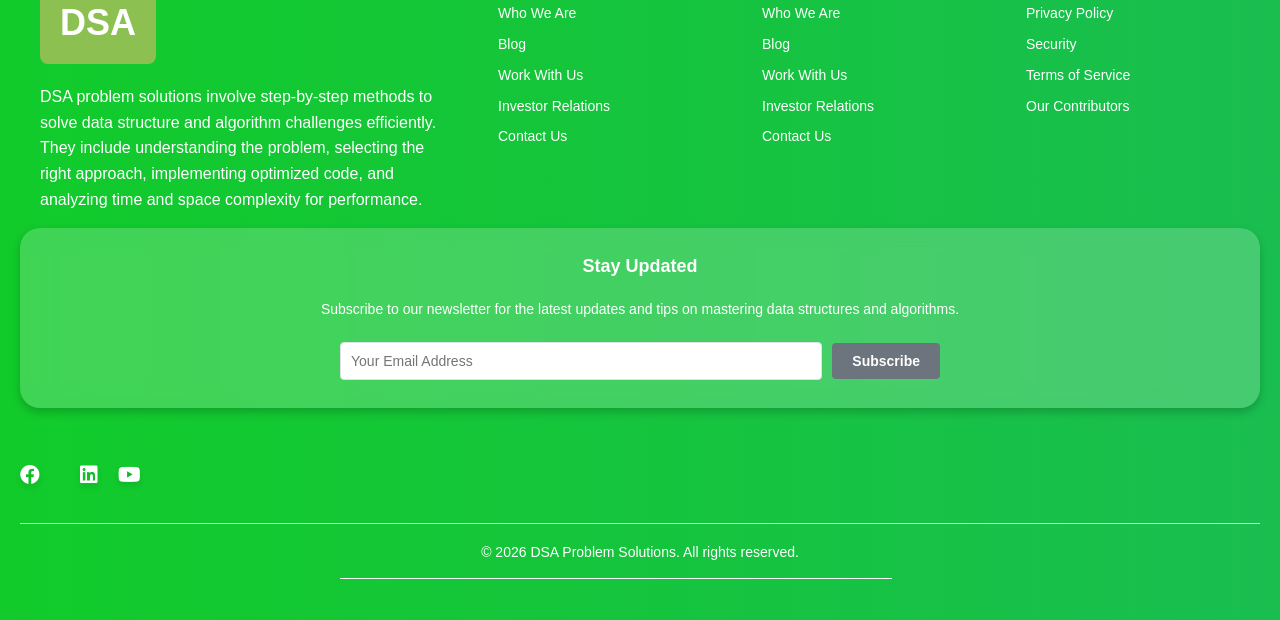
==== commit 8e71680d: "Merge 292ecb9724113b95c618c125e3a5a822a135e62d into 7bad0a68daa2c06c9fca1126fc521408b8718bdd" ====
--- a/about.html
+++ b/about.html
@@ -13,9 +13,10 @@
       href="https://cdnjs.cloudflare.com/ajax/libs/font-awesome/5.15.4/css/all.min.css"
     />
     <link rel="stylesheet" href="styles.css" />
+    <link rel="stylesheet" href="navbar.css">
     <style>
       .about-hero {
-        background: linear-gradient(to left, #395a3d, #0a8833);
+        background: linear-gradient(to right, #11cb2a, #19be50);
         color: white;
         padding: 100px 20px;
         text-align: center;
@@ -282,12 +283,12 @@
         </svg>
       </button>
       <ul class="nav-links">
-        <li><a href="index.html">Home</a></li>
+        <li><a href="../">Home</a></li>
         <li><a href="#platforms">Platforms</a></li>
         <li><a href="about.html" class="active">About</a></li>
         <li><a href="contact.html">Contact</a></li>
-        <li><a href="pages/Login.html">Log In</a></li>
-        <li><a href="pages/SignUp.html">Sign Up</a></li>
+        <li><a href="login.html">Log In</a></li>
+        <li><a href="Signup.html">Sign Up</a></li>
       </ul>
     </nav>
 
@@ -366,7 +367,7 @@
 
     <footer
       style="
-        background: linear-gradient(to right, #0e2511, #19be50);
+        background: linear-gradient(to right, #11cb2a, #19be50);
         color: #ffffff;
         padding: 40px 20px;
         font-family: 'Arial', sans-serif;
@@ -387,16 +388,7 @@
         "
       >
         <!-- Left Section (Logo and Description) -->
-        <div
-          class="footer-left"
-          style="
-            flex: 2;
-            min-width: 300px;
-            min-width: 300px;
-            display: flex;
-            gap: 30px;
-          "
-        >
+        <div class="footer-left" style="flex: 2; min-width: 300px">
           <!-- Logo -->
           <div
             class="footer-logo"
@@ -741,7 +733,6 @@
       >
         <ul
           style="
-            margin: auto;
             list-style: none;
             padding: 0;
             display: flex;
--- a/styles.css
+++ b/styles.css
@@ -180,7 +180,7 @@
 
 .footer-logo{
   width: 100px;
-        margin-top: 20px;
+        margin-top: 40px;
 }
 
 .follow-us{
@@ -703,7 +703,8 @@
 .social-links a[aria-label="Twitter"]:hover {
   color: #1da1f2;
   text-shadow: 0 6px 10px rgba(0, 0, 0, 0.2);
-=======
+}
+
 footer form input {
   flex: 1;
   padding: 10px;
@@ -817,40 +818,52 @@
 
 .footer-bottom {
   text-align: center;
-  margin-top: 20px;
-  padding-top: 20px;
-  font-size: 14px;
-}
-
-#cursor{
-  height: 20px;
-    width:20px;
-    background-color: rgb(125, 239, 11,0.5);
-    border-radius: 50%;
-    position: fixed;
-    font-size: 7px;
-    text-align: center;
-    display: flex;
-    align-items: center;
-    justify-content: center;
-    z-index: 10;
-}
-/* Help Options Section - Boxes */
-.help-options {
-    padding: 1px 40px 44px;
-    background-color: #ffffff;
-    margin: 20px auto 50px;
-    width: 88%;
-    box-shadow: 0 4px 8px rgba(0, 0, 0, 0.1);
-    border-radius: 10px;
-
-}
-
-.help-options h3 {
-    text-align: center;
-    color: #333;
-    margin-bottom: 20px;
-    font-size: 1.8em;
+  padding-top: 0.5rem;
+  border-top: 1px solid #ddd;
+  font-size: 0.9rem;
+  background-color: #ffffff00;
+}
+
+.heart {
+  display: inline-block;
+  animation: beat 1s ease infinite;
+}
+form {
+   padding-bottom: 199px;
+   display: flex;
+   align-items: center;
+   justify-content: space-between;
+   position: relative;  /* Add relative positioning to the form */
+   margin-bottom: 1px;
+}
+
+form::before {
+   content: "";
+   position: absolute;
+   bottom: 0;
+   left: 0%;  /* Adjust this value to control the starting point of the border */
+   width: 92%;  /* Adjust this value to control the length of the border */
+   border-bottom: 1px solid #fafafa;  /* Your border color */
+}
+
+form input{
+   width:80%;
+   padding: 10px;
+   background: transparent;
+   color: #CCC;
+   border: 0;
+   outline: none;
+}
+form button{
+   background: transparent;
+   border: 0;
+   outline: none;
+   cursor: pointer;
+}
+form button .fas{
+  font-size: 16px;
+  padding: 10px 20px;
+  color: #fafafa;
 }
 
 .main-footer .footer-content {
@@ -950,7 +963,6 @@
   opacity: 1;
   visibility: visible;
 }
-=======
 .help-box:hover {
     transform: translateY(-5px);
     box-shadow: 0 8px 12px rgba(0, 0, 0, 0.2);
--- a/navbar.css
+++ b/navbar.css
@@ -0,0 +1,174 @@
+/* Navbar Styles */
+.navbar {
+    background: rgb(250, 249, 249);
+    padding: 1rem 2rem;
+    position: fixed;
+    top: 0;
+    left: 0;
+    right: 0;
+    display: flex;
+    justify-content: space-between;
+    align-items: center;
+    box-shadow: 0 2px 10px rgba(0, 0, 0, 0.1);
+    z-index: 1000;
+    backdrop-filter: blur(10px);
+    border-radius: 5px;
+    border: 5px rgb(173, 186, 74) solid;
+  }
+
+  .logo {
+    display: flex;
+    align-items: center;
+  }
+
+  .logo img {
+    height: 40px;
+    width: 5rem;
+    transition: transform 0.3s ease;
+  }
+
+  .logo img:hover {
+    transform: scale(1.05);
+  }
+
+  .logo {
+    padding-top: 8px;
+  }
+
+  .nav-links {
+    display: flex;
+    gap: 2rem;
+    list-style: none;
+    margin: 0;
+    padding: 0;
+  }
+
+  .nav-links li {
+    position: relative;
+  }
+
+  .nav-links li a {
+    /* color: #000; */
+    color: #000;
+    font-weight: bold;
+    text-decoration: none;
+    padding: 8px 12px;
+    transition: background-color 0.3s ease-in-out;
+    font-size: 18px;
+  }
+
+  .nav-links a {
+    color: #333;
+    text-decoration: none;
+    font-weight: 500;
+    font-size: 1rem;
+    padding: 0.5rem 0;
+    transition: color 0.3s ease;
+  }
+
+  .nav-links a:hover {
+    color: #007bff;
+  }
+
+  /* Underline animation for nav links */
+  .nav-links a::after {
+    content: '';
+    position: absolute;
+    width: 0;
+    height: 2px;
+    bottom: 0;
+    left: 0;
+    background-color: #007bff;
+    transition: width 0.3s ease;
+  }
+
+  .nav-links a:hover::after {
+    width: 100%;
+  }
+
+  /* Active link style */
+  .nav-links a.active {
+    color: #007bff;
+  }
+
+  .nav-links a.active::after {
+    width: 100%;
+  }
+
+  /* Mobile menu button - Hidden by default */
+  .mobile-menu-btn {
+    color: #000;
+    display: none;
+    background: none;
+    border: none;
+    padding: 0.5rem;
+    cursor: pointer;
+  }
+
+  /* Responsive Design */
+  @media (max-width: 768px) {
+    .navbar {
+      padding: 1rem;
+    }
+
+    .mobile-menu-btn {
+      display: block;
+    }
+
+    .nav-links {
+      display: none;
+      /* Hide by default on mobile */
+      position: absolute;
+      top: 100%;
+      left: 0;
+      right: 0;
+      background: rgba(255, 255, 255, 0.98);
+      flex-direction: column;
+      padding: 1rem;
+      gap: 1rem;
+      box-shadow: 0 2px 10px rgba(0, 0, 0, 0.1);
+    }
+
+    /* Show menu when active */
+    .nav-links.active {
+      display: flex;
+    }
+
+    .nav-links li {
+      width: 100%;
+      text-align: center;
+    }
+
+    .nav-links a {
+      display: block;
+      padding: 0.75rem 0;
+    }
+
+    .nav-links a::after {
+      display: none;
+      /* Remove hover animation on mobile */
+    }
+  }
+
+  /* Dark mode support */
+  @media (prefers-color-scheme: dark) {
+
+    .nav-links a {
+      color: #f9fafd;
+    }
+
+    .nav-links a:hover {
+      color: #60a5fa;
+    }
+
+    .nav-links a::after {
+      background-color: #60a5fa;
+    }
+
+    @media (max-width: 768px) {
+      .nav-links {
+        background: rgba(174, 237, 158, 0.98);
+      }
+    }
+  }
+
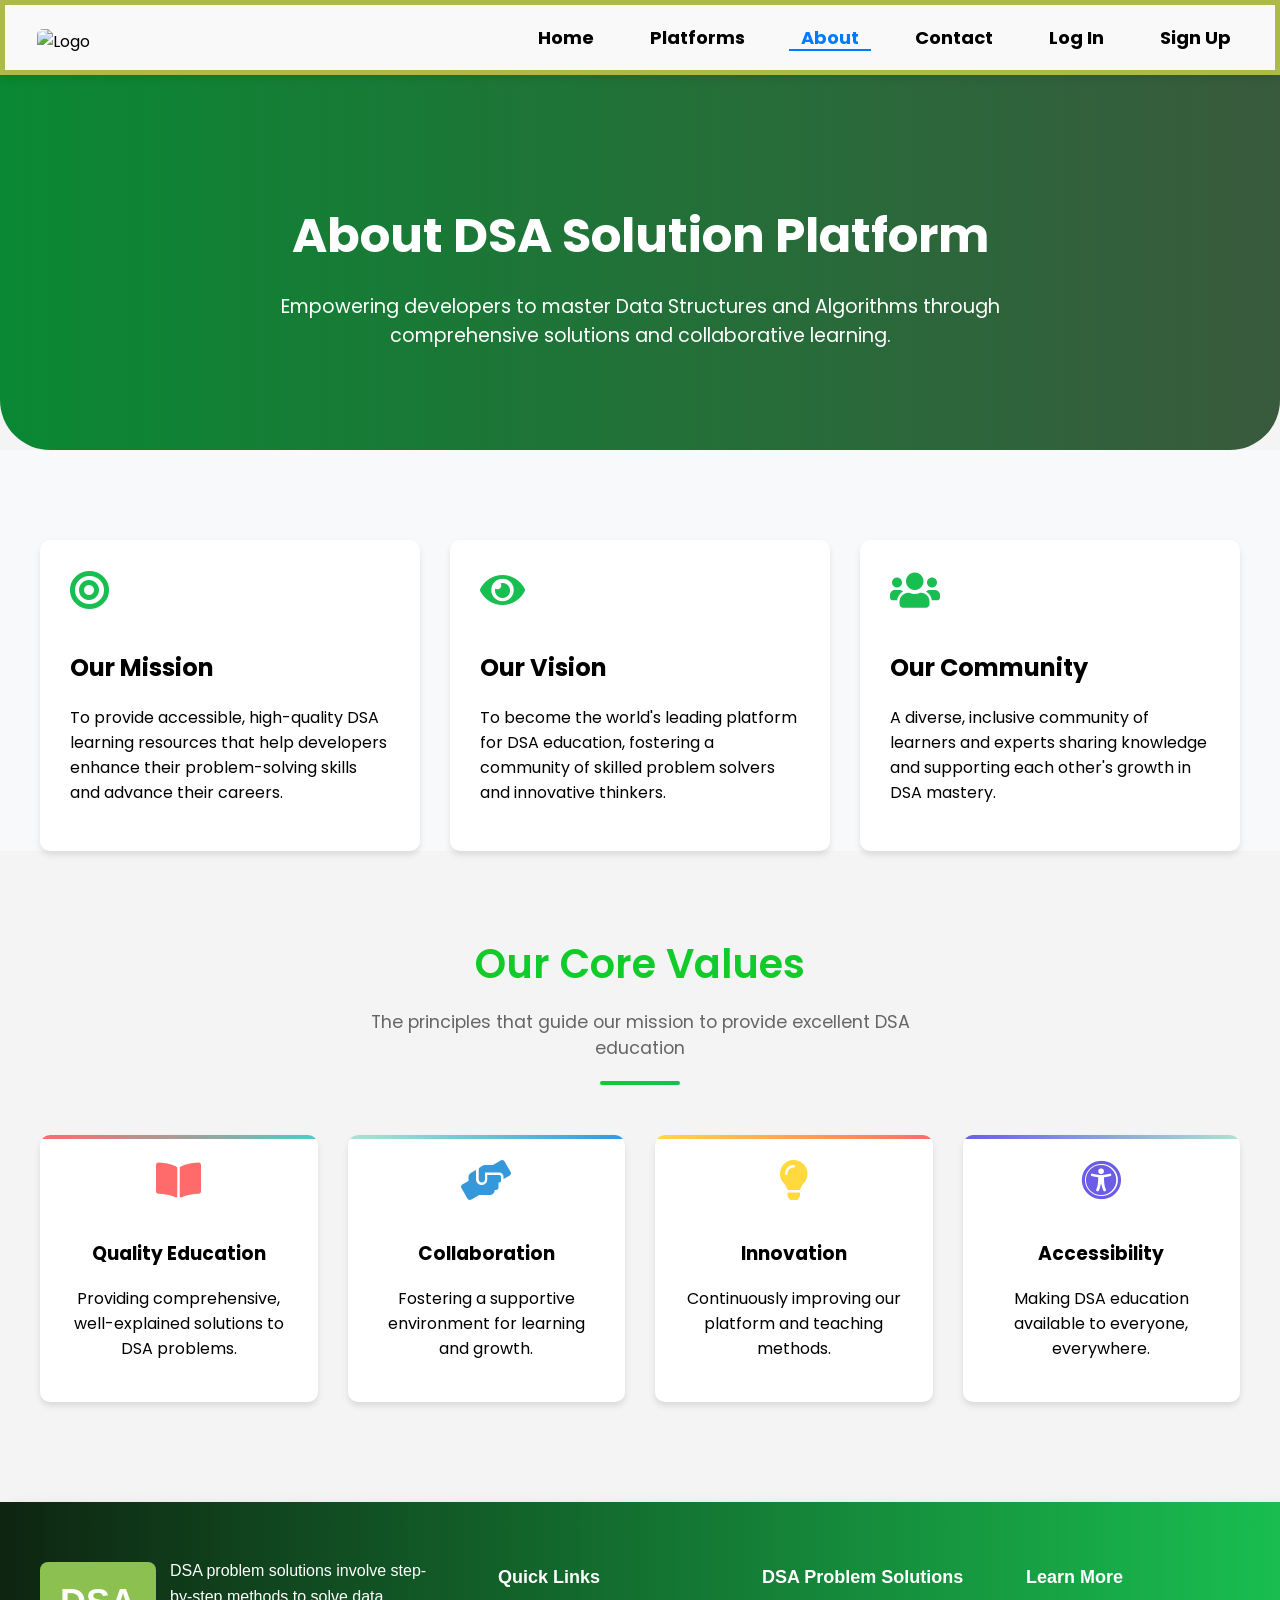
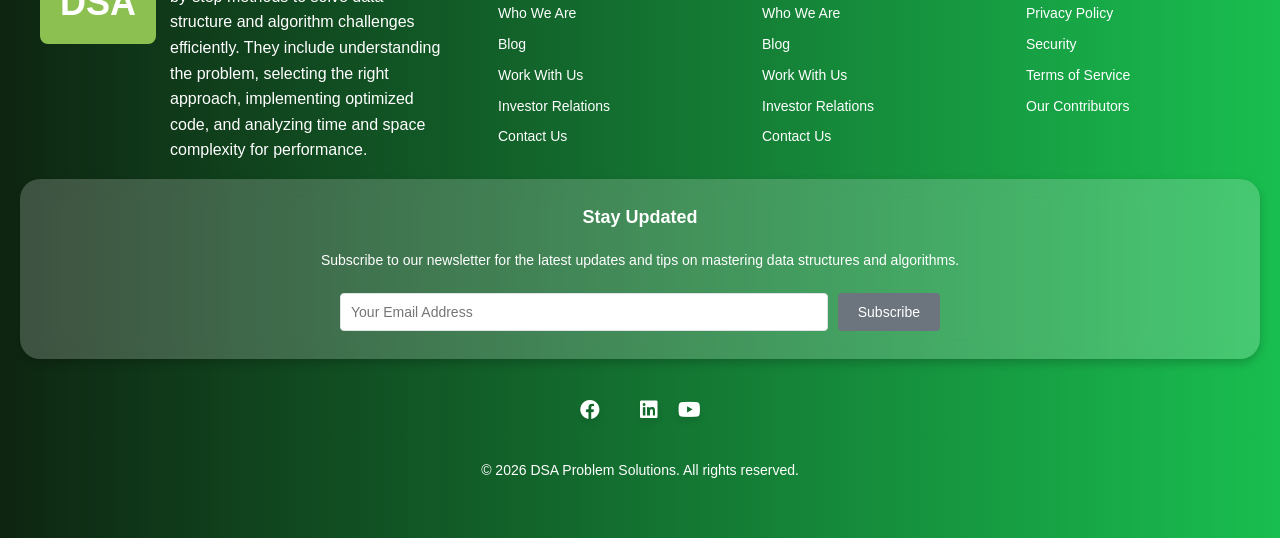
==== commit c7d63ab7: "Merge 21a532fda866ddd8281a05fabce727e96508dfbf into 7bad0a68daa2c06c9fca1126fc521408b8718bdd" ====
--- a/about.html
+++ b/about.html
@@ -13,10 +13,9 @@
       href="https://cdnjs.cloudflare.com/ajax/libs/font-awesome/5.15.4/css/all.min.css"
     />
     <link rel="stylesheet" href="styles.css" />
-    <link rel="stylesheet" href="navbar.css">
     <style>
       .about-hero {
-        background: linear-gradient(to right, #11cb2a, #19be50);
+        background: linear-gradient(to left, #395a3d, #0a8833);
         color: white;
         padding: 100px 20px;
         text-align: center;
@@ -283,12 +282,12 @@
         </svg>
       </button>
       <ul class="nav-links">
-        <li><a href="../">Home</a></li>
+        <li><a href="index.html">Home</a></li>
         <li><a href="#platforms">Platforms</a></li>
         <li><a href="about.html" class="active">About</a></li>
         <li><a href="contact.html">Contact</a></li>
-        <li><a href="login.html">Log In</a></li>
-        <li><a href="Signup.html">Sign Up</a></li>
+        <li><a href="pages/Login.html">Log In</a></li>
+        <li><a href="pages/SignUp.html">Sign Up</a></li>
       </ul>
     </nav>
 
@@ -367,7 +366,7 @@
 
     <footer
       style="
-        background: linear-gradient(to right, #11cb2a, #19be50);
+        background: linear-gradient(to right, #0e2511, #19be50);
         color: #ffffff;
         padding: 40px 20px;
         font-family: 'Arial', sans-serif;
@@ -388,7 +387,16 @@
         "
       >
         <!-- Left Section (Logo and Description) -->
-        <div class="footer-left" style="flex: 2; min-width: 300px">
+        <div
+          class="footer-left"
+          style="
+            flex: 2;
+            min-width: 300px;
+            min-width: 300px;
+            display: flex;
+            gap: 30px;
+          "
+        >
           <!-- Logo -->
           <div
             class="footer-logo"
@@ -733,6 +741,7 @@
       >
         <ul
           style="
+            margin: auto;
             list-style: none;
             padding: 0;
             display: flex;
--- a/styles.css
+++ b/styles.css
@@ -180,7 +180,7 @@
 
 .footer-logo{
   width: 100px;
-        margin-top: 40px;
+        margin-top: 20px;
 }
 
 .follow-us{
@@ -703,8 +703,7 @@
 .social-links a[aria-label="Twitter"]:hover {
   color: #1da1f2;
   text-shadow: 0 6px 10px rgba(0, 0, 0, 0.2);
-}
-
+=======
 footer form input {
   flex: 1;
   padding: 10px;
@@ -818,52 +817,40 @@
 
 .footer-bottom {
   text-align: center;
-  padding-top: 0.5rem;
-  border-top: 1px solid #ddd;
-  font-size: 0.9rem;
-  background-color: #ffffff00;
-}
-
-.heart {
-  display: inline-block;
-  animation: beat 1s ease infinite;
-}
-form {
-   padding-bottom: 199px;
-   display: flex;
-   align-items: center;
-   justify-content: space-between;
-   position: relative;  /* Add relative positioning to the form */
-   margin-bottom: 1px;
-}
-
-form::before {
-   content: "";
-   position: absolute;
-   bottom: 0;
-   left: 0%;  /* Adjust this value to control the starting point of the border */
-   width: 92%;  /* Adjust this value to control the length of the border */
-   border-bottom: 1px solid #fafafa;  /* Your border color */
-}
-
-form input{
-   width:80%;
-   padding: 10px;
-   background: transparent;
-   color: #CCC;
-   border: 0;
-   outline: none;
-}
-form button{
-   background: transparent;
-   border: 0;
-   outline: none;
-   cursor: pointer;
-}
-form button .fas{
-  font-size: 16px;
-  padding: 10px 20px;
-  color: #fafafa;
+  margin-top: 20px;
+  padding-top: 20px;
+  font-size: 14px;
+}
+
+#cursor{
+  height: 20px;
+    width:20px;
+    background-color: rgb(125, 239, 11,0.5);
+    border-radius: 50%;
+    position: fixed;
+    font-size: 7px;
+    text-align: center;
+    display: flex;
+    align-items: center;
+    justify-content: center;
+    z-index: 10;
+}
+/* Help Options Section - Boxes */
+.help-options {
+    padding: 1px 40px 44px;
+    background-color: #ffffff;
+    margin: 20px auto 50px;
+    width: 88%;
+    box-shadow: 0 4px 8px rgba(0, 0, 0, 0.1);
+    border-radius: 10px;
+
+}
+
+.help-options h3 {
+    text-align: center;
+    color: #333;
+    margin-bottom: 20px;
+    font-size: 1.8em;
 }
 
 .main-footer .footer-content {
@@ -963,6 +950,7 @@
   opacity: 1;
   visibility: visible;
 }
+=======
 .help-box:hover {
     transform: translateY(-5px);
     box-shadow: 0 8px 12px rgba(0, 0, 0, 0.2);
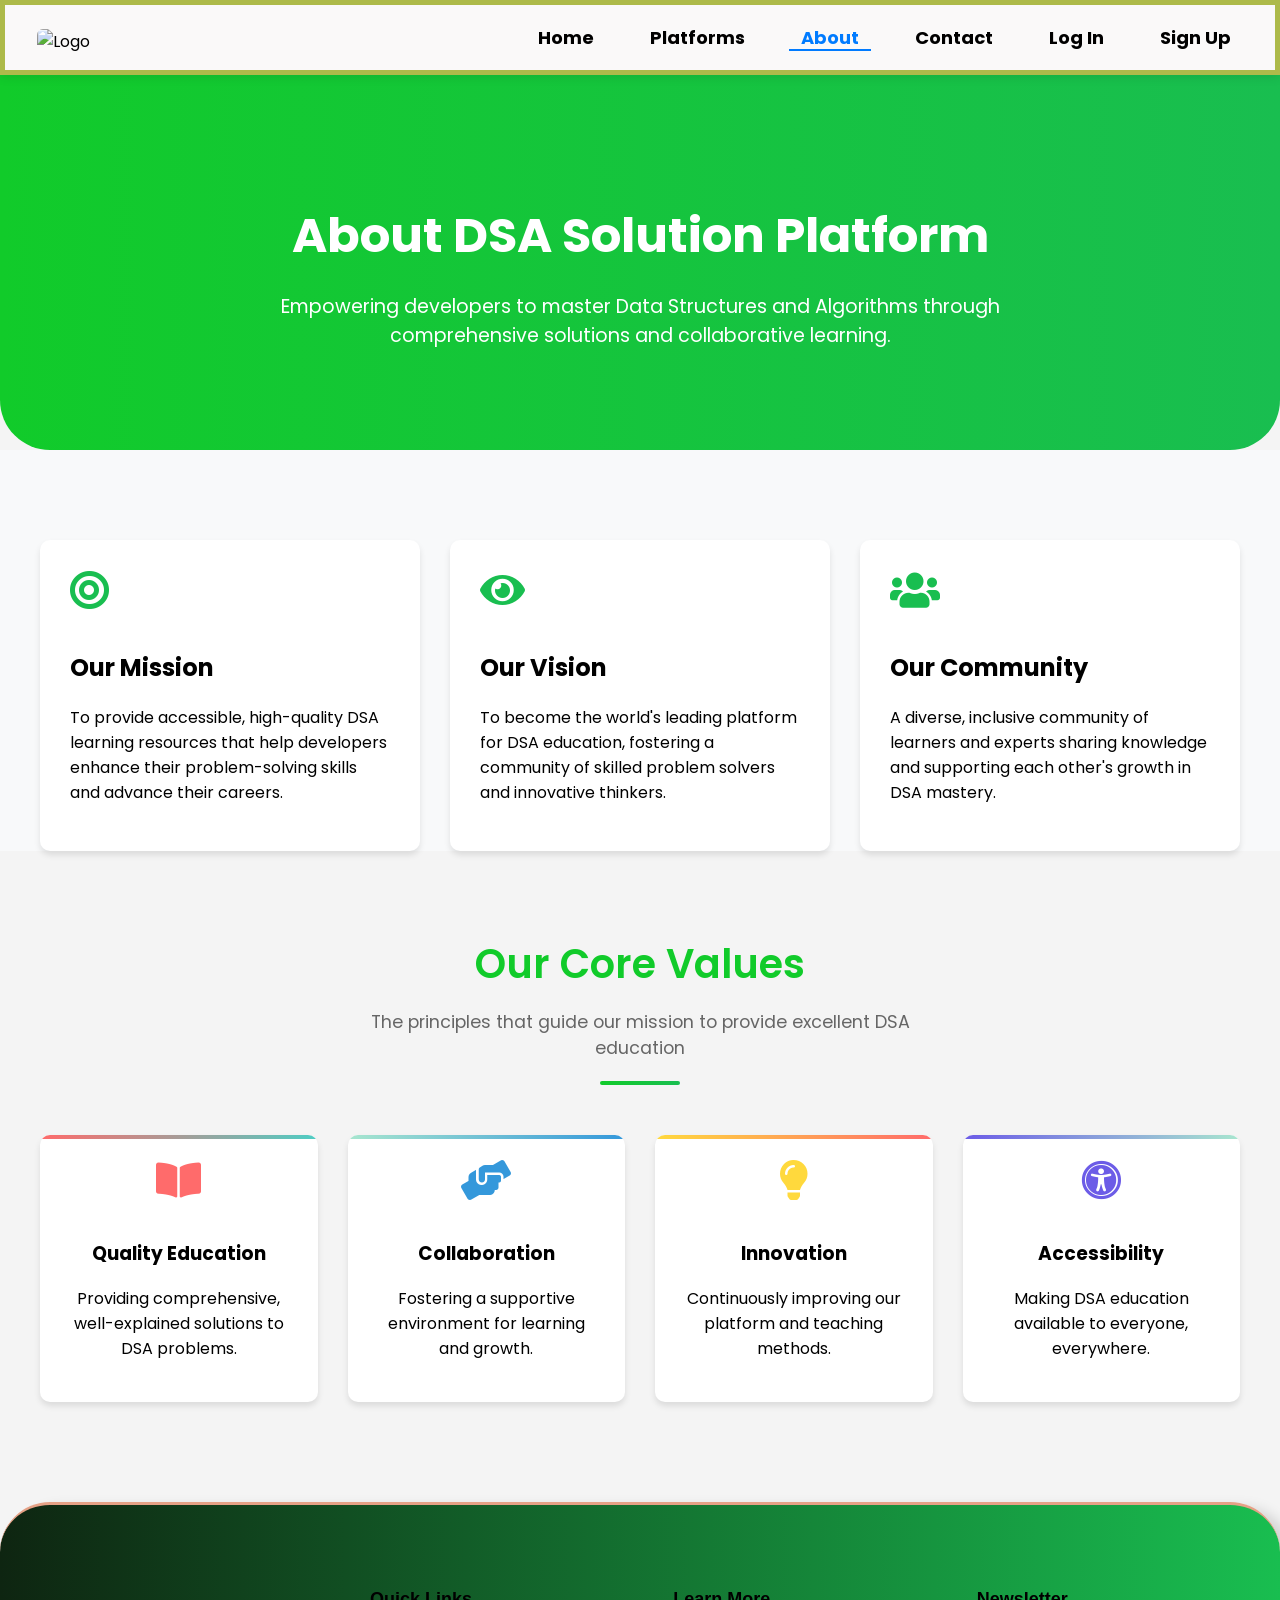
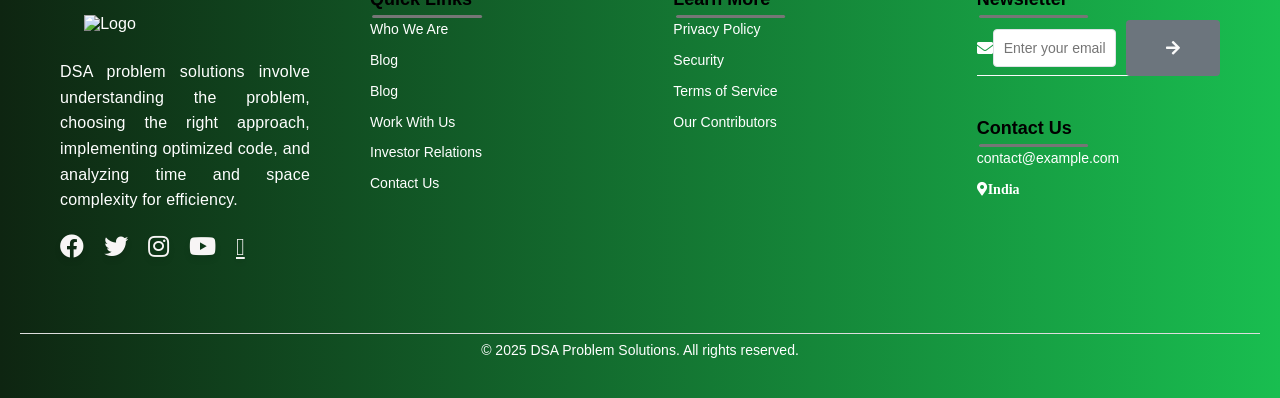
==== commit 3c0c2fa5: "Merge 8f8acdda428c607861a3fc01c1507634c800f01b into 7bad0a68daa2c06c9fca1126fc521408b8718bdd" ====
--- a/about.html
+++ b/about.html
@@ -15,7 +15,7 @@
     <link rel="stylesheet" href="styles.css" />
     <style>
       .about-hero {
-        background: linear-gradient(to left, #395a3d, #0a8833);
+        background: linear-gradient(to right, #11cb2a, #19be50);
         color: white;
         padding: 100px 20px;
         text-align: center;
@@ -262,7 +262,7 @@
     <div id="cursor"></div>
     <nav class="navbar" style="z-index: 1">
       <div class="logo">
-        <img src="img/logo2.png" alt="Logo" />
+        <img src="img/lightlogo.png" alt="Logo" />
       </div>
       <button class="mobile-menu-btn">
         <svg
@@ -364,484 +364,143 @@
       </div>
     </section>
 
-    <footer
-      style="
-        background: linear-gradient(to right, #0e2511, #19be50);
-        color: #ffffff;
-        padding: 40px 20px;
-        font-family: 'Arial', sans-serif;
-        overflow: hidden;
-        position: relative;
-        z-index: 0;
-      "
-    >
-      <!-- Footer Container -->
-      <div
-        class="footer-container"
-        style="
-          max-width: 1200px;
-          margin: 0 auto;
-          display: flex;
-          flex-wrap: wrap;
-          gap: 40px;
-        "
-      >
-        <!-- Left Section (Logo and Description) -->
-        <div
-          class="footer-left"
-          style="
-            flex: 2;
-            min-width: 300px;
-            min-width: 300px;
-            display: flex;
-            gap: 30px;
-          "
-        >
-          <!-- Logo -->
-          <div
-            class="footer-logo"
-            style="margin-bottom: 20px; animation: fadeInLeft 1s"
-          >
-            <div
-              style="
-                background-color: #8cc152;
-                padding: 20px;
-                border-radius: 8px;
-                display: inline-block;
-                cursor: pointer;
-              "
-              onclick="window.location.href = 'index.html'"
-            >
-              <h1 style="margin: 0; font-size: 36px; font-weight: bold">DSA</h1>
-            </div>
-          </div>
-          <!-- Description -->
-          <p
-            style="
-              font-size: 16px;
-              line-height: 1.6;
-              animation: fadeInLeft 1.5s;
-            "
-          >
-            DSA problem solutions involve step-by-step methods to solve data
-            structure and algorithm challenges efficiently. They include
-            understanding the problem, selecting the right approach,
-            implementing optimized code, and analyzing time and space complexity
-            for performance.
-          </p>
-        </div>
-
-        <!-- Quick Links Section -->
-        <div class="footer-section services">
-          <h2
-            style="
-              font-size: 18px;
-              margin-bottom: 10px;
-              transition: color 0.3s ease;
-            "
-            onmouseover="this.style.color='#e67e22'"
-            onmouseout="this.style.color='white'"
-          >
-            Quick Links
-          </h2>
-          <ul style="list-style: none; padding: 0">
-            <li>
-              <a
-                href="about.html"
-                style="
-                  color: white;
-                  text-decoration: none;
-                  transition: all 0.3s ease;
-                "
-                onmouseover="this.style.color='black'; this.style.paddingLeft='10px'"
-                onmouseout="this.style.color='white'; this.style.paddingLeft='0'"
-                >Who We Are</a
-              >
-            </li>
-            <li>
-              <a
-                href="#"
-                style="
-                  color: white;
-                  text-decoration: none;
-                  transition: all 0.3s ease;
-                "
-                onmouseover="this.style.color='black'; this.style.paddingLeft='10px'"
-                onmouseout="this.style.color='white'; this.style.paddingLeft='0'"
-                >Blog</a
-              >
-            </li>
-            <li>
-              <a
-                href="#"
-                style="
-                  color: white;
-                  text-decoration: none;
-                  transition: all 0.3s ease;
-                "
-                onmouseover="this.style.color='black'; this.style.paddingLeft='10px'"
-                onmouseout="this.style.color='white'; this.style.paddingLeft='0'"
-                >Work With Us</a
-              >
-            </li>
-            <li>
-              <a
-                href="#"
-                style="
-                  color: white;
-                  text-decoration: none;
-                  transition: all 0.3s ease;
-                "
-                onmouseover="this.style.color='black'; this.style.paddingLeft='10px'"
-                onmouseout="this.style.color='white'; this.style.paddingLeft='0'"
-                >Investor Relations</a
-              >
-            </li>
-            <li>
-              <a
-                href="#"
-                style="
-                  color: white;
-                  text-decoration: none;
-                  transition: all 0.3s ease;
-                "
-                onmouseover="this.style.color='black'; this.style.paddingLeft='10px'"
-                onmouseout="this.style.color='white'; this.style.paddingLeft='0'"
-                >Contact Us</a
-              >
-            </li>
-          </ul>
-        </div>
-        <div class="footer-section services">
-          <h2
-            style="
-              font-size: 18px;
-              margin-bottom: 10px;
-              transition: color 0.3s ease;
-            "
-            onmouseover="this.style.color='#e67e22'"
-            onmouseout="this.style.color='white'"
-          >
-            DSA Problem Solutions
-          </h2>
-          <ul style="list-style: none; padding: 0">
-            <li>
-              <a
-                href="about.html"
-                style="
-                  color: white;
-                  text-decoration: none;
-                  transition: all 0.3s ease;
-                "
-                onmouseover="this.style.color='black'; this.style.paddingLeft='10px'"
-                onmouseout="this.style.color='white'; this.style.paddingLeft='0'"
-                >Who We Are</a
-              >
-            </li>
-            <li>
-              <a
-                href="#"
-                style="
-                  color: white;
-                  text-decoration: none;
-                  transition: all 0.3s ease;
-                "
-                onmouseover="this.style.color='black'; this.style.paddingLeft='10px'"
-                onmouseout="this.style.color='white'; this.style.paddingLeft='0'"
-                >Blog</a
-              >
-            </li>
-            <li>
-              <a
-                href="#"
-                style="
-                  color: white;
-                  text-decoration: none;
-                  transition: all 0.3s ease;
-                "
-                onmouseover="this.style.color='black'; this.style.paddingLeft='10px'"
-                onmouseout="this.style.color='white'; this.style.paddingLeft='0'"
-                >Work With Us</a
-              >
-            </li>
-            <li>
-              <a
-                href="#"
-                style="
-                  color: white;
-                  text-decoration: none;
-                  transition: all 0.3s ease;
-                "
-                onmouseover="this.style.color='black'; this.style.paddingLeft='10px'"
-                onmouseout="this.style.color='white'; this.style.paddingLeft='0'"
-                >Investor Relations</a
-              >
-            </li>
-            <li>
-              <a
-                href="contact.html"
-                style="
-                  color: white;
-                  text-decoration: none;
-                  transition: all 0.3s ease;
-                "
-                onmouseover="this.style.color='black'; this.style.paddingLeft='10px'"
-                onmouseout="this.style.color='white'; this.style.paddingLeft='0'"
-                >Contact Us</a
-              >
-            </li>
-          </ul>
-        </div>
-
-        <!-- Learn More Section -->
-        <div class="footer-section services">
-          <h2
-            style="
-              position: relative;
-              z-index: 1;
-              font-size: 18px;
-              margin-bottom: 10px;
-              transition: color 0.3s ease;
-            "
-            onmouseover="this.style.color='#e67e22'"
-            onmouseout="this.style.color='white'"
-          >
-            Learn More
-          </h2>
-          <ul style="list-style: none; padding: 0">
-            <li>
-              <a
-                href="privacy.html"
-                style="
-                  color: white;
-                  text-decoration: none;
-                  transition: all 0.3s ease;
-                "
-                onmouseover="this.style.color='black'; this.style.paddingLeft='10px'"
-                onmouseout="this.style.color='white'; this.style.paddingLeft='0'"
-                >Privacy Policy</a
-              >
-            </li>
-            <li>
-              <a
-                href="security.html"
-                style="
-                  color: white;
-                  text-decoration: none;
-                  transition: all 0.3s ease;
-                "
-                onmouseover="this.style.color='black'; this.style.paddingLeft='10px'"
-                onmouseout="this.style.color='white'; this.style.paddingLeft='0'"
-                >Security</a
-              >
-            </li>
-            <li>
-              <a
-                href="terms.html"
-                style="
-                  color: white;
-                  text-decoration: none;
-                  transition: all 0.3s ease;
-                "
-                onmouseover="this.style.color='black'; this.style.paddingLeft='10px'"
-                onmouseout="this.style.color='white'; this.style.paddingLeft='0'"
-                >Terms of Service</a
-              >
-            </li>
-            <li>
-              <a
-                href="contributors.html"
-                style="
-                  color: white;
-                  text-decoration: none;
-                  transition: all 0.3s ease;
-                "
-                onmouseover="this.style.color='black'; this.style.paddingLeft='10px'"
-                onmouseout="this.style.color='white'; this.style.paddingLeft='0'"
-                >Our Contributors</a
-              >
-            </li>
-          </ul>
-        </div>
-      </div>
-
-      <!-- Stay Updated Section -->
-      <div
-        class="footer-section.newsletter"
-        style="
-          background: rgba(255, 255, 255, 0.2);
-          border-radius: 20px;
-          backdrop-filter: blur(10px);
-          padding: 10px;
-          box-shadow: 0 4px 10px rgba(0, 0, 0, 0.2);
-          transition: transform 0.3s ease, box-shadow 0.3s ease;
-          height: 10rem;
-        "
-      >
-        <h3
-          style="
-            font-size: 18px;
-            margin-bottom: 20px;
-            text-align: center;
-            color: #ffffff;
-          "
-        >
-          Stay Updated
-        </h3>
-        <p
-          style="
-            text-align: center;
-            font-size: 14px;
-            line-height: 1.8;
-            margin-bottom: 20px;
-          "
-        >
-          Subscribe to our newsletter for the latest updates and tips on
-          mastering data structures and algorithms.
-        </p>
-        <form
-          action="#"
-          method="POST"
-          style="max-width: 600px; margin: 0 auto; display: flex; gap: 10px"
-        >
-          <input
-            type="email"
-            placeholder="Your Email Address"
-            required
-            style="
-              flex: 1;
-              padding: 10px;
-              font-size: 14px;
-              border: 1px solid #dee2e6;
-              border-radius: 4px;
-            "
-          />
-          <button
-            type="submit"
-            style="
-              padding: 10px 20px;
-              font-size: 14px;
-              background-color: #6c757d;
-              color: #ffffff;
-              border: none;
-              border-radius: 4px;
-              cursor: pointer;
-              transition: background-color 0.3s;
-            "
-          >
-            Subscribe
-          </button>
-        </form>
-      </div>
-
-      <!-- Social Links -->
-      <div
-        class="social-links"
-        style="text-align: center; margin-top: 40px; animation: fadeInUp 2.5s"
-      >
-        <ul
-          style="
-            margin: auto;
-            list-style: none;
-            padding: 0;
-            display: flex;
-            justify-content: center;
-            gap: 20px;
-          "
-        >
-          <li>
-            <a
-              href="#"
-              style="color: #ffffff; font-size: 20px; transition: color 0.3s"
-              onmouseover="this.style.color='#8cc152';"
-              onmouseout="this.style.color='#ffffff';"
-              ><i class="fab fa-facebook"></i
-            ></a>
-          </li>
-          <li>
-            <a
-              href="#"
-              style="color: #ffffff; font-size: 20px; transition: color 0.3s"
-              onmouseover="this.style.color='#8cc152';"
-              onmouseout="this.style.color='#ffffff';"
-              ><i class="fa-brands fa-x-twitter"></i
-            ></a>
-          </li>
-          <li>
-            <a
-              href="#"
-              style="color: #ffffff; font-size: 20px; transition: color 0.3s"
-              onmouseover="this.style.color='#8cc152';"
-              onmouseout="this.style.color='#ffffff';"
-              ><i class="fab fa-linkedin"></i
-            ></a>
-          </li>
-          <li>
-            <a
-              href="#"
-              style="color: #ffffff; font-size: 20px; transition: color 0.3s"
-              onmouseover="this.style.color='#8cc152';"
-              onmouseout="this.style.color='#ffffff';"
-              ><i class="fab fa-youtube"></i
-            ></a>
-          </li>
+    <!-- Top scroll button -->
+<button id="scrollBtn" title="Go to top">
+  <i class="fa-solid fa-arrow-up fa-lg"></i>
+</button>
+
+   <footer class="main-footer" style="background: linear-gradient(to right,  #0e2511, #19be50);; color: #ffffff; padding: 20px 20px;">
+  <div class="footer-content" style="display: flex; flex-wrap: wrap; justify-content: space-between; gap: 20px;">
+    <div class="footer-section" style="flex: 1; min-width: 250px; max-width: 300px;">
+      <!-- Logo -->
+      <div class="footer-logo" style="margin-bottom: 10px; animation: fadeInLeft 1s; text-align: center;">
+        <div style="padding: 10px; border-radius: 8px; display: inline-block;">
+          <img src="img/lightlogo.png" alt="Logo" style="height: 60px; width: auto;" />
+        </div>
+      </div>
+      <p style="text-align: justify; margin-bottom: 20px; line-height: 1.6; color: white;">DSA problem solutions involve understanding the problem, choosing the right approach, implementing optimized code, and analyzing time and space complexity for efficiency.</p>
+      <div class="social-links" style="text-align: center;">
+        <a href="#" target="_blank" aria-label="Facebook"><i class="fab fa-facebook"></i></a>
+        <a href="#" target="_blank" aria-label="Twitter"><i class="fab fa-twitter"></i></a>
+        <a href="#" target="_blank" aria-label="Instagram"><i class="fab fa-instagram"></i></a>
+        <a href="#" target="_blank" aria-label="YouTube"><i class="fab fa-youtube"></i></a>
+        <a href="#" target="_blank" aria-label="Linkedin"><i class="fa-brands fa-linkedin-in"></i></a>
+      </div>
+    </div>
+
+    <!-- Quick Links Section -->
+    <div class="footer-section services" >
+        <h4 style="font-size: 18px; margin-bottom: 10px; 
+         transition: color 0.3s ease;" onmouseover="this.style.color='#e67e22'" onmouseout="this.style.color='white'">Quick Links<div class="underline"><span></span></div></h4><ul style="list-style: none; padding: 0;">
+          <li><a href="about.html" style="color: white; text-decoration: none; transition: all 0.3s ease;"
+              onmouseover="this.style.color='green'; this.style.paddingLeft='10px'"
+              onmouseout="this.style.color='white'; this.style.paddingLeft='0'">Who We Are</a></li>
+
+          <li><a href="blog.html" style="color: white; text-decoration: none; transition: all 0.3s ease;"
+              onmouseover="this.style.color='green'; this.style.paddingLeft='10px'"
+              onmouseout="this.style.color='white'; this.style.paddingLeft='0'">Blog</a></li>
+          <li><a href="work.html" style="color: white; text-decoration: none; transition: all 0.3s ease;"
+              onmouseover="this.style.color='green'; this.style.paddingLeft='10px'"></a></li>
+
+
+          <li><a href="#" style="color: white; text-decoration: none; transition: all 0.3s ease;"
+              onmouseover="this.style.color='green'; this.style.paddingLeft='10px'"
+              onmouseout="this.style.color='white'; this.style.paddingLeft='0'">Blog</a></li>
+          <li><a href="#" style="color: white; text-decoration: none; transition: all 0.3s ease;"
+              onmouseover="this.style.color='green'; this.style.paddingLeft='10px'"
+              onmouseout="this.style.color='white'; this.style.paddingLeft='0'">Work With Us</a></li>
+          <li><a href="#" style="color: white; text-decoration: none; transition: all 0.3s ease;"
+              onmouseover="this.style.color='green'; this.style.paddingLeft='10px'"
+              onmouseout="this.style.color='white'; this.style.paddingLeft='0'">Investor Relations</a></li>
+          <li><a href="#" style="color: white; text-decoration: none; transition: all 0.3s ease;"
+              onmouseover="this.style.color='green'; this.style.paddingLeft='10px'"
+              onmouseout="this.style.color='white'; this.style.paddingLeft='0'">Contact Us</a></li>
         </ul>
-      </div>
-
-      <!-- Footer Bottom -->
-      <div
-        class="footer-bottom"
-        style="
-          text-align: center;
-          margin-top: 20px;
-          padding-top: 20px;
-          background: none;
-          color: #ffffff;
-          animation: fadeInUp 3s;
-        "
-      >
-        <p style="margin: 0; font-size: 14px">
-          &copy; <span id="currentYear"></span> DSA Problem Solutions. All
-          rights reserved.
-        </p>
-      </div>
-    </footer>
-    <script
-      src="https://cdnjs.cloudflare.com/ajax/libs/gsap/3.12.5/gsap.min.js"
-      integrity="sha512-7eHRwcbYkK4d9g/6tD/mhkf++eoTHwpNM9woBxtPUBWm67zeAfFC+HrdoE2GanKeocly/VxeLvIqwvCdk7qScg=="
-      crossorigin="anonymous"
-      referrerpolicy="no-referrer"
-    ></script>
-    <script
-      src="https://cdnjs.cloudflare.com/ajax/libs/gsap/3.12.5/ScrollTrigger.min.js"
-      integrity="sha512-onMTRKJBKz8M1TnqqDuGBlowlH0ohFzMXYRNebz+yOcc5TQr/zAKsthzhuv0hiyUKEiQEQXEynnXCvNTOk50dg=="
-      crossorigin="anonymous"
-      referrerpolicy="no-referrer"
-    ></script>
-    <script src="about.js"></script>
-    <script src="script.js"></script>
-    <script>
-      // Set the current year dynamically
-      document.getElementById("currentYear").textContent =
-        new Date().getFullYear();
-    </script>
-
-    <script src="https://cdnjs.cloudflare.com/ajax/libs/vanilla-tilt/1.7.0/vanilla-tilt.min.js"></script>
-    <script>
-      // Initialize tilt effect on mission cards
-      VanillaTilt.init(document.querySelectorAll(".mission-card"), {
-        max: 15,
-        speed: 400,
-        glare: true,
-        "max-glare": 0.2,
-      });
-
-      // Mobile menu toggle
-      document
-        .querySelector(".mobile-menu-btn")
-        .addEventListener("click", function () {
-          document.querySelector(".nav-links").classList.toggle("active");
-        });
-    </script>
-  </body>
-</html>
+    </div>
+    <div class="footer-section services" >
+        <h4 style="font-size: 18px; margin-bottom: 10px; 
+         transition: color 0.3s ease;" onmouseover="this.style.color='#e67e22'" onmouseout="this.style.color='white'">Learn More<div class="underline"><span></span></div></h4><ul style="list-style: none; padding: 0;">
+           <ul style="list-style: none; padding: 0;">
+          <li><a href="privacy.html" style="color: white; text-decoration: none; transition: all 0.3s ease;"
+              onmouseover="this.style.color='green'; this.style.paddingLeft='10px'"
+              onmouseout="this.style.color='white'; this.style.paddingLeft='0'">Privacy Policy</a></li>
+          <li><a href="security.html" style="color: white; text-decoration: none; transition: all 0.3s ease;"
+              onmouseover="this.style.color='green'; this.style.paddingLeft='10px'"
+              onmouseout="this.style.color='white'; this.style.paddingLeft='0'">Security</a></li>
+          <li><a href="terms.html" style="color: white; text-decoration: none; transition: all 0.3s ease;"
+              onmouseover="this.style.color='green'; this.style.paddingLeft='10px'"
+              onmouseout="this.style.color='white'; this.style.paddingLeft='0'">Terms of Service</a></li>
+          <li><a href="contributors.html" style="color: white; text-decoration: none; transition: all 0.3s ease;"
+              onmouseover="this.style.color='green'; this.style.paddingLeft='10px'"
+              onmouseout="this.style.color='white'; this.style.paddingLeft='0'">Our Contributors</a></li>
+        </ul>
+    </div>
+
+     <div class="footer-section services" >
+        <h4 style="font-size: 18px; margin-bottom: 10px; 
+         transition: color 0.3s ease;" onmouseover="this.style.color='#e67e22'" onmouseout="this.style.color='white'">Newsletter<div class="underline"><span></span></div></h4><ul style="list-style: none; padding: 0;">
+        <form>
+        <i class="fas fa-envelope"></i>
+        <input type="email" placeholder="Enter your email id" required>
+        <button type="submit"><i class="fas fa-arrow-right"></i></button>
+      </form>
+      <br>
+        <h4 style="font-size: 18px; margin-bottom: 10px; 
+         transition: color 0.3s ease;" onmouseover="this.style.color='#e67e22'" onmouseout="this.style.color='white'">Contact Us <div class="underline"><span></span></div></h4><ul style="list-style: none; padding: 0;">
+           <ul style="list-style: none; padding: 0;">
+          <li><a href="mailto:contact@example.com" style="color: white; text-decoration: none; transition: all 0.3s ease;"
+              onmouseover="this.style.color='green'; this.style.paddingLeft='10px'"
+              onmouseout="this.style.color='white'; this.style.paddingLeft='0'">contact@example.com</a></li>
+          <li><a class="fas fa-map-marker-alt" style="color: white; text-decoration: none; transition: all 0.3s ease;"
+              onmouseover="this.style.color='green'; this.style.paddingLeft='10px'"
+              onmouseout="this.style.color='white'; this.style.paddingLeft='0'">India</a></li>
+           </ul>
+      </div>
+  </div>
+
+  <div class="footer-bottom" style="text-align: center; margin-top: 10px;">
+    <p style="margin: 0; font-size: 14px; color: white;">&copy; 2025 DSA Problem Solutions. All rights reserved.</p>
+  </div>
+</footer>
+  
+<script>
+  // Set the current year dynamically
+  document.getElementById('currentYear').textContent = new Date().getFullYear();
+</script>
+  
+  <script src="https://cdnjs.cloudflare.com/ajax/libs/gsap/3.12.5/gsap.min.js"
+    integrity="sha512-7eHRwcbYkK4d9g/6tD/mhkf++eoTHwpNM9woBxtPUBWm67zeAfFC+HrdoE2GanKeocly/VxeLvIqwvCdk7qScg=="
+    crossorigin="anonymous" referrerpolicy="no-referrer"></script>
+
+  <script src="script.js"></script>
+  <script src="//code.tidio.co/5w3m6cpl10rvqjkkmhv1nx8p0fqloyq6.js" async></script>
+  <script src="scrollscript.js"></script>
+  <script src="audio.js"></script>
+  <script>
+  // Get the button element
+  const scrollBtn = document.getElementById('scrollBtn');
+
+  // Show the button when the user scrolls down 100px from the top
+  window.onscroll = function () {
+    if (document.body.scrollTop > 100 || document.documentElement.scrollTop > 100) {
+        scrollBtn.style.display = "block";
+    } else {
+        scrollBtn.style.display = "none";
+    }
+  };
+
+  // Scroll to the top of the page when the button is clicked
+  scrollBtn.onclick = function () {
+    window.scrollTo({
+        top: 0,
+        behavior: "smooth"
+    });
+  };
+
+</script>
+
+  </script>
+
+</body>
+
+</html>
--- a/styles.css
+++ b/styles.css
@@ -180,7 +180,7 @@
 
 .footer-logo{
   width: 100px;
-        margin-top: 20px;
+        margin-top: 40px;
 }
 
 .follow-us{
@@ -703,7 +703,7 @@
 .social-links a[aria-label="Twitter"]:hover {
   color: #1da1f2;
   text-shadow: 0 6px 10px rgba(0, 0, 0, 0.2);
-=======
+}
 footer form input {
   flex: 1;
   padding: 10px;
@@ -817,40 +817,52 @@
 
 .footer-bottom {
   text-align: center;
-  margin-top: 20px;
-  padding-top: 20px;
-  font-size: 14px;
-}
-
-#cursor{
-  height: 20px;
-    width:20px;
-    background-color: rgb(125, 239, 11,0.5);
-    border-radius: 50%;
-    position: fixed;
-    font-size: 7px;
-    text-align: center;
-    display: flex;
-    align-items: center;
-    justify-content: center;
-    z-index: 10;
-}
-/* Help Options Section - Boxes */
-.help-options {
-    padding: 1px 40px 44px;
-    background-color: #ffffff;
-    margin: 20px auto 50px;
-    width: 88%;
-    box-shadow: 0 4px 8px rgba(0, 0, 0, 0.1);
-    border-radius: 10px;
-
-}
-
-.help-options h3 {
-    text-align: center;
-    color: #333;
-    margin-bottom: 20px;
-    font-size: 1.8em;
+  padding-top: 0.5rem;
+  border-top: 1px solid #ddd;
+  font-size: 0.9rem;
+  background-color: #ffffff00;
+}
+
+.heart {
+  display: inline-block;
+  animation: beat 1s ease infinite;
+}
+form {
+   padding-bottom: 199px;
+   display: flex;
+   align-items: center;
+   justify-content: space-between;
+   position: relative;  /* Add relative positioning to the form */
+   margin-bottom: 1px;
+}
+
+form::before {
+   content: "";
+   position: absolute;
+   bottom: 0;
+   left: 0%;  /* Adjust this value to control the starting point of the border */
+   width: 92%;  /* Adjust this value to control the length of the border */
+   border-bottom: 1px solid #fafafa;  /* Your border color */
+}
+
+form input{
+   width:80%;
+   padding: 10px;
+   background: transparent;
+   color: #CCC;
+   border: 0;
+   outline: none;
+}
+form button{
+   background: transparent;
+   border: 0;
+   outline: none;
+   cursor: pointer;
+}
+form button .fas{
+  font-size: 16px;
+  padding: 10px 20px;
+  color: #fafafa;
 }
 
 .main-footer .footer-content {
@@ -950,7 +962,7 @@
   opacity: 1;
   visibility: visible;
 }
-=======
+
 .help-box:hover {
     transform: translateY(-5px);
     box-shadow: 0 8px 12px rgba(0, 0, 0, 0.2);
